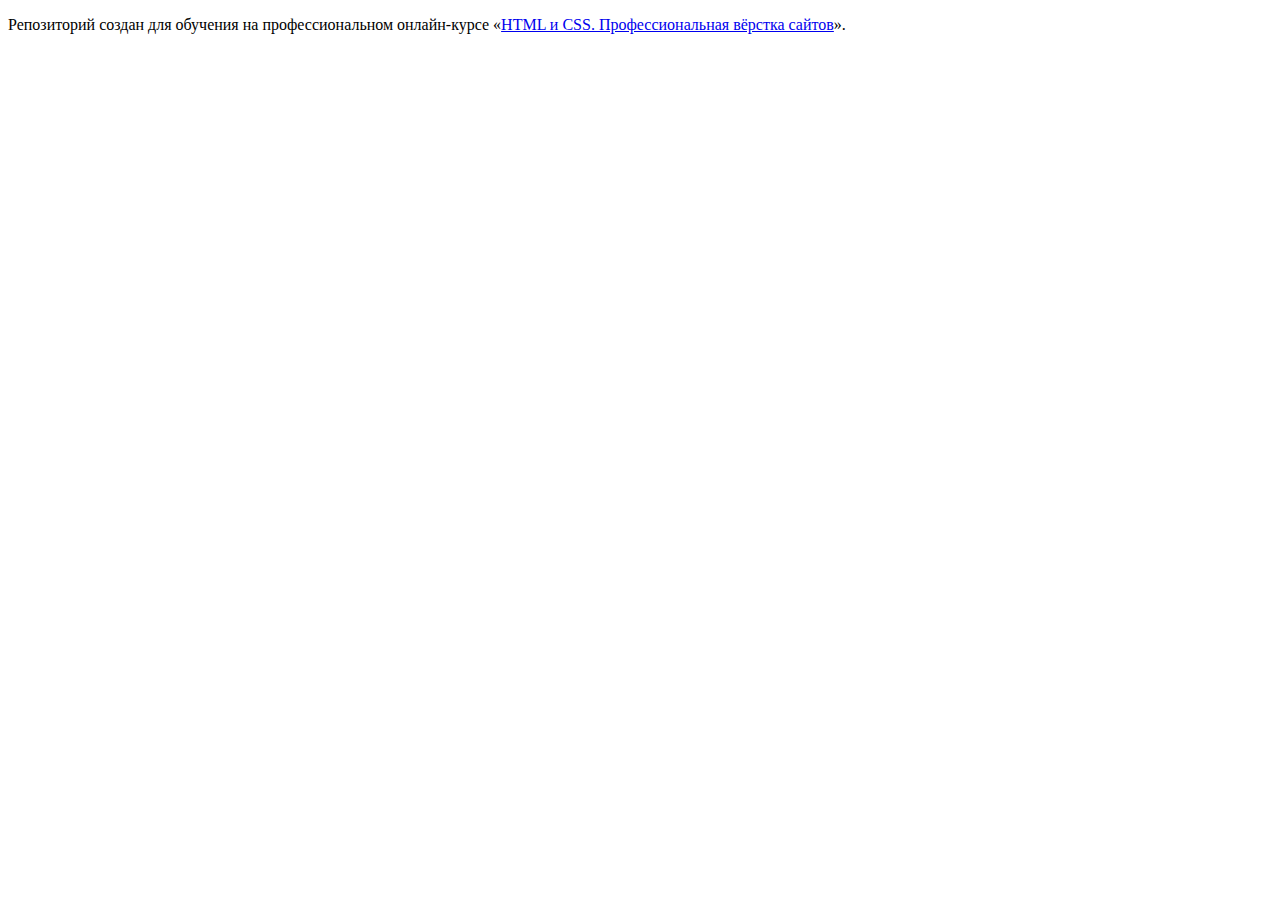
==== index.html @ 51608e95 ":hatching_chick:" ====
<!DOCTYPE html>
<html lang="ru">
  <head>
    <meta charset="utf-8">
    <title>HTML Academy: Седона</title>
  </head>
  <body>

    <p>Репозиторий создан для обучения на профессиональном онлайн‑курсе «<a href="https://htmlacademy.ru/intensive/htmlcss">HTML и CSS. Профессиональная вёрстка сайтов</a>».</p>

  </body>
</html>
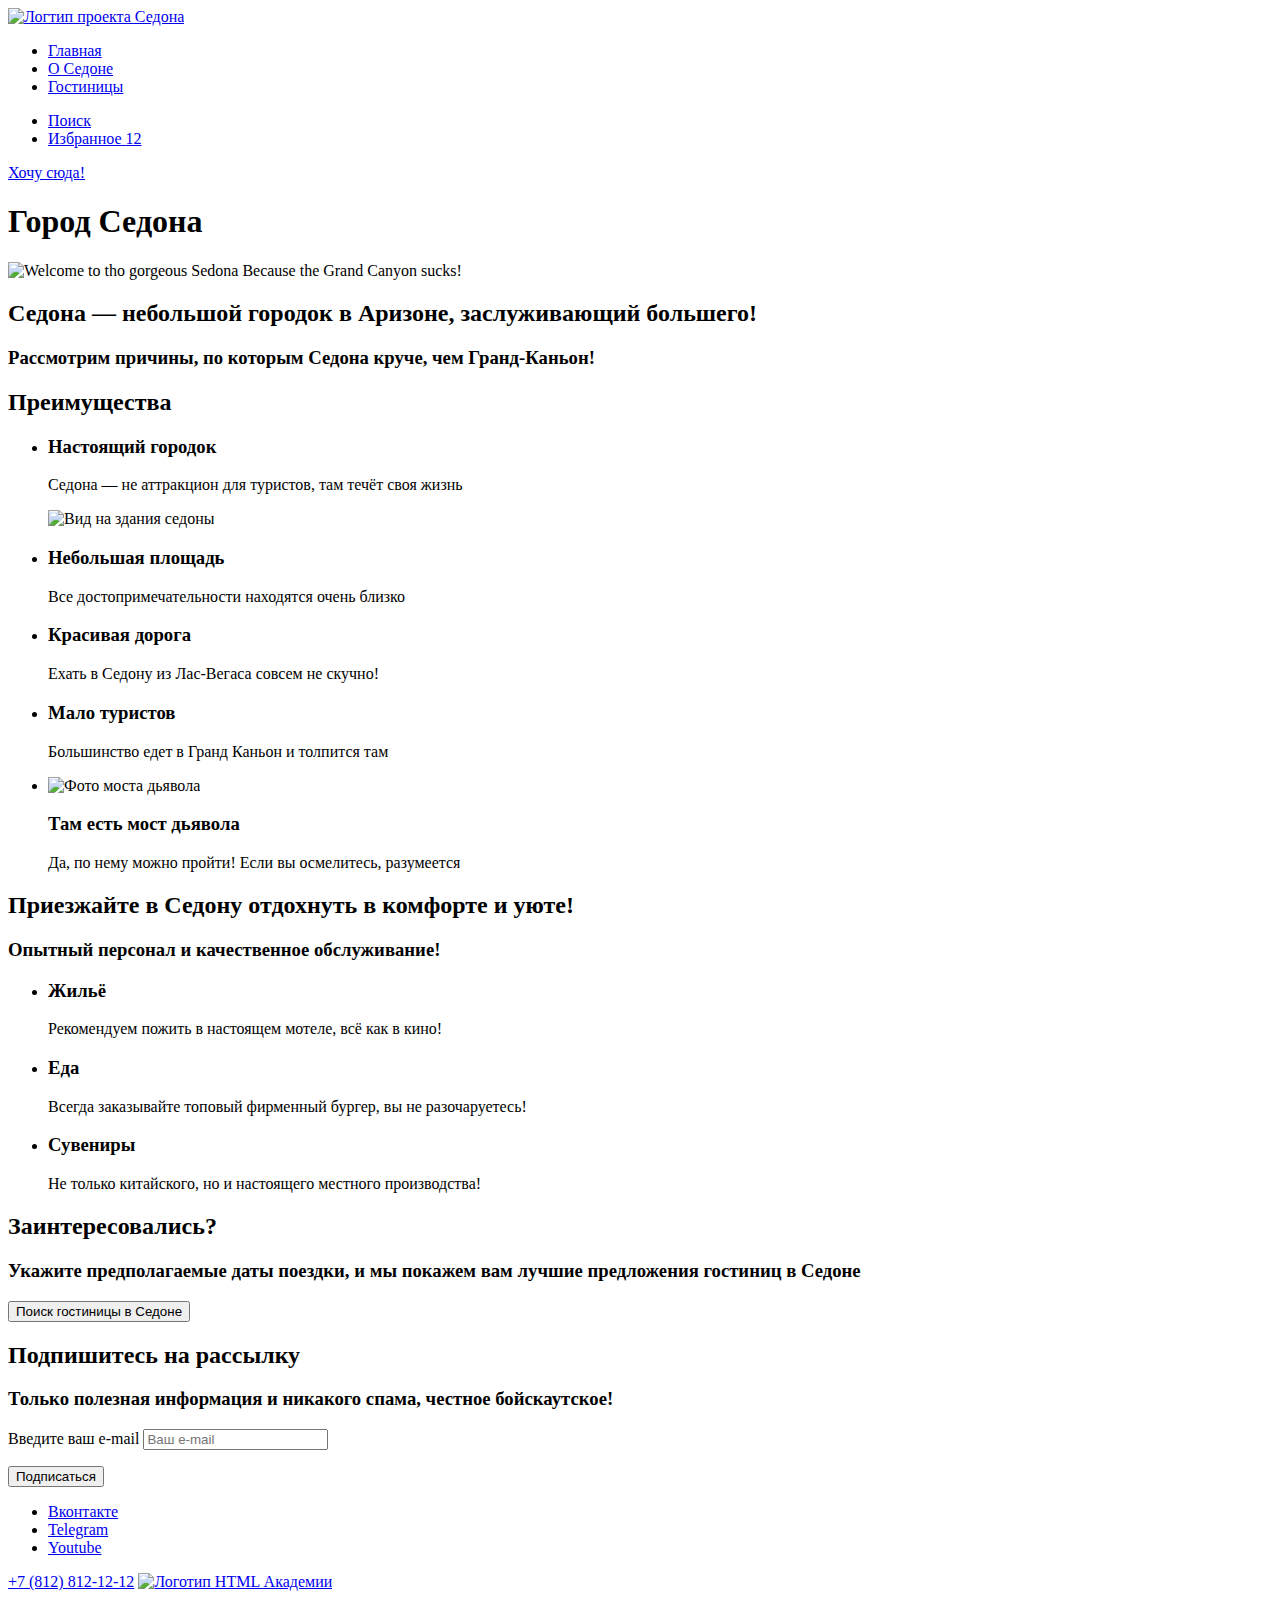
==== commit 2074b8f0: "Добавляет разметку первой и часть разметки второй страницы" ====
--- a/index.html
+++ b/index.html
@@ -2,11 +2,129 @@
 <html lang="ru">
   <head>
     <meta charset="utf-8">
-    <title>HTML Academy: Седона</title>
+    <title>Седона</title>
   </head>
   <body>
-
-    <p>Репозиторий создан для обучения на профессиональном онлайн‑курсе «<a href="https://htmlacademy.ru/intensive/htmlcss">HTML и CSS. Профессиональная вёрстка сайтов</a>».</p>
-
+    <header class="main-header">
+      <a href="index.html">
+        <img class="main-header-logo" src="" alt="Логтип проекта Седона">
+      </a>
+      <nav class="navigation">
+        <ul class="navigation-list">
+          <li class="navigation-item">
+            <a class="navigation-link-selected" href="index.html">Главная</a>
+          </li>
+          <li class="navigation-item">
+            <a class="navigation-link" href="#">О Седоне</a>
+          </li>
+          <li class="navigation-item">
+            <a class="navigation-link" href="catalog.html">Гостиницы</a>
+          </li>
+        </ul>
+        <ul class="navigation-user">
+          <li class="navigation-user-item">
+            <a class="navigation-user-link-search" href="#">
+              <span class="visually-hidden">Поиск</span></a>
+          </li>
+          <li class="navigation-user-item">
+            <a class="navigation-user-link-favorite" href="#">
+              <span class="visually-hidden">Избранное</span>
+              <span class="notification-favorite">12</span></a>
+          </li>
+        </ul>
+        <a class="navigation-link-wanna-go-here" href="#">Хочу сюда!</a>
+      </nav>
+    </header>
+    <main class="main-index">
+      <h1 class="visually-hidden">Город Седона</h1>
+      <section class="advantages">
+          <img class="logo-main" src="" alt="Welcome to tho gorgeous Sedona Because the Grand Canyon sucks!">
+          <h2 class="city-description-title">Седона — небольшой городок в Аризоне, заслуживающий большего!</h2>
+          <h3 class="city-description-subtitle">Рассмотрим причины, по которым Седона круче, чем Гранд-Каньон!</h3>
+        <h2 class="visually-hidden">Преимущества</h2>
+        <ul class="advantages-list">
+          <li class="advantages-item-dark-blue-photo-after-text">
+            <h3 class="advantages-title">Настоящий городок</h3>
+            <p class="advantages-description-photo">Седона — не аттракцион для туристов, там течёт своя жизнь</p>
+            <img src="" alt="Вид на здания седоны">
+          </li>
+          <li class="advantages-item-light-blue">
+            <h3 class="advantages-title">Небольшая площадь</h3>
+            <p class="advantages-description">Все достопримечательности находятся очень близко</p>
+          </li>
+          <li class="advantages-item-medium-blue">
+            <h3 class="advantages-title">Красивая дорога</h3>
+            <p class="advantages-description">Ехать в Седону из Лас-Вегаса совсем не скучно!</p>
+          </li>
+          <li class="advantages-item-light-blue">
+            <h3 class="advantages-title">Мало туристов</h3>
+            <p class="advantages-description">Большинство едет в Гранд Каньон и толпится там</p>
+          </li>
+          <li class="advantages-item-dark-blue-photo-before-text">
+            <img src="" alt="Фото моста дьявола">
+            <h3 class="advantages-title">Там есть мост дьявола</h3>
+            <p class="advantages-description-photo">Да, по нему можно пройти! Если вы осмелитесь, разумеется</p>
+          </li>
+      </section>
+      <section class="why-come-to-sedona">
+        <h2 class="welcome-to-sedona-title">Приезжайте в Седону отдохнуть в комфорте и уюте!</h2>
+        <h3 class="welcome-to-sedona-subtitle">Опытный персонал и качественное обслуживание!</h3>
+        <ul class="why-come-to-sedona-list">
+          <li class="why-come-to-sedona-medium-blue">
+            <h3 class="why-come-to-sedona-title">Жильё</h3>
+            <p class="why-come-to-sedona-description">Рекомендуем пожить в настоящем мотеле, всё как в кино!</p>
+          </li>
+          <li class="why-come-to-sedona-light-blue">
+            <h3 class="why-come-to-sedona-title">Еда</h3>
+            <p class="why-come-to-sedona-description">Всегда заказывайте топовый фирменный бургер, вы не разочаруетесь!</p>
+          </li>
+          <li class="why-come-to-sedona-medium-blue">
+            <h3 class="why-come-to-sedona-title">Сувениры</h3>
+            <p class="why-come-to-sedona-description">Не только китайского, но и настоящего местного производства!</p>
+          </li>
+        </ul>
+      </section>
+      <section class="interested">
+        <h2 class="interested-title">Заинтересовались?</h2>
+        <h3 class="interested-subtitle">Укажите предполагаемые даты поездки, и мы покажем вам лучшие предложения гостиниц в Седоне</h3>
+        <button class="interested-button" type="submit">Поиск гостиницы в Седоне</button>
+      </section>
+      <section class="subscription">
+        <h2 class="subscription-title">Подпишитесь на рассылку</h2>
+        <h3 class="subscription-subtitle">Только полезная информация и никакого спама, честное бойскаутское!</h3>
+        <form class="subscription-form" action="https://echo.htmlacademy.ru/" method="post">
+          <p class="subscription-form-input-field">
+            <label class="visually-hidden" for="email">Введите ваш e-mail</label>
+            <input type="email" id="email" name="email-subscription" placeholder="Ваш e-mail">
+          </p>
+          <button class="subscription-form-button" type="submit">Подписаться</button>
+        </form>
+      </section>
+    </main>
+    <footer class="main-footer">
+      <section class="footer-social">
+        <ul class="footer-social-list">
+          <li class="footer-social-list-item">
+            <a class="footer-social-list-vk" href="https://vk.com/htmlacademy">
+              <span class="visually-hidden">Вконтакте</span>
+            </a>
+          </li>
+          <li class="footer-social-list-item">
+            <a class="footer-social-list-telegram" href="https://t.me/htmlacademy">
+              <span class="visually-hidden">Telegram</span>
+            </a>
+          </li>
+          <li class="footer-social-list-item">
+            <a class="footer-social-list-youtube" href="https://www.youtube.com/user/htmlacademyru">
+              <span class="visually-hidden">Youtube</span>
+            </a>
+          </li>
+        </ul>
+      </section>
+      <a class="phone-number" href="tel:+78128121212">+7 (812) 812-12-12</a>
+      <a class="htmlacademy-link" href="https://htmlacademy.ru/">
+        <img class="htmlacademy-logo" src="" alt="Логотип HTML Академии">
+      </a>
+    </footer>
   </body>
 </html>
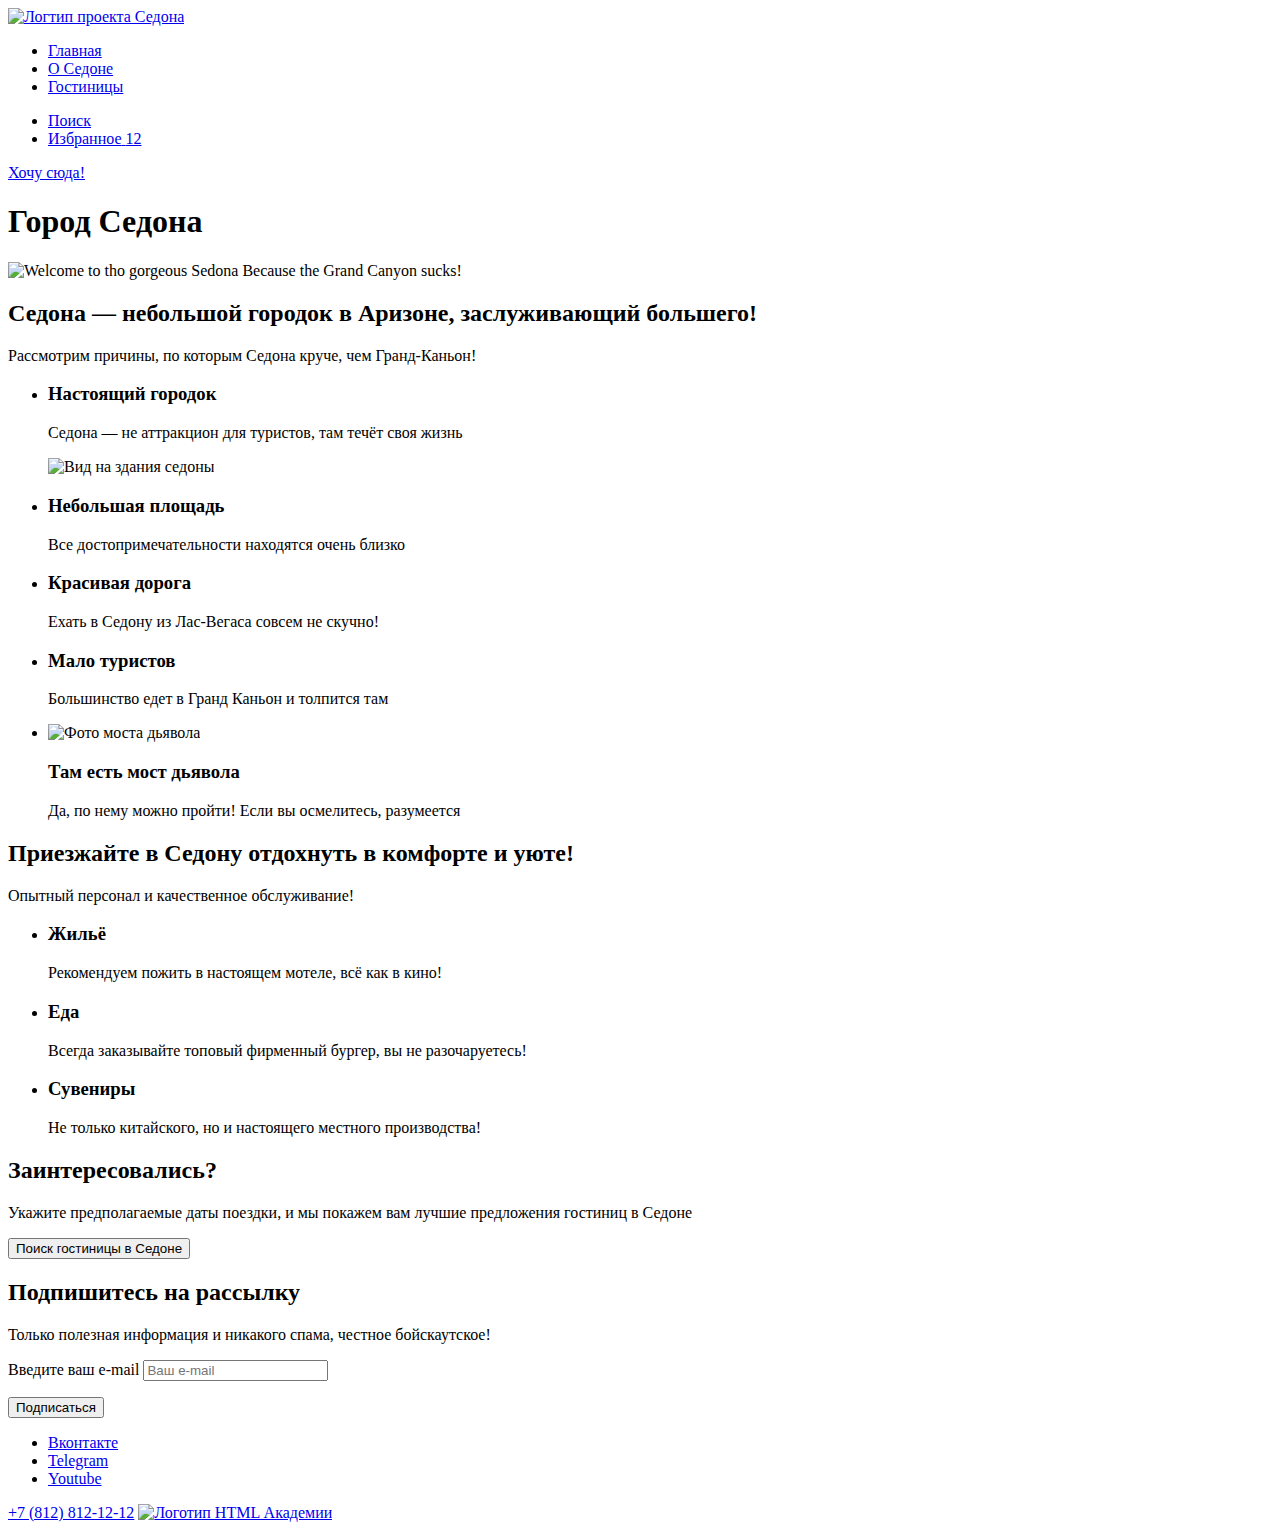
==== commit 10deff62: "Добавляет разметку главной и каталога" ====
--- a/index.html
+++ b/index.html
@@ -1,9 +1,11 @@
 <!DOCTYPE html>
 <html lang="ru">
+
   <head>
     <meta charset="utf-8">
     <title>Седона</title>
   </head>
+
   <body>
     <header class="main-header">
       <a href="index.html">
@@ -12,7 +14,7 @@
       <nav class="navigation">
         <ul class="navigation-list">
           <li class="navigation-item">
-            <a class="navigation-link-selected" href="index.html">Главная</a>
+            <a class="navigation-link navigation-link-selected" href="index.html">Главная</a>
           </li>
           <li class="navigation-item">
             <a class="navigation-link" href="#">О Седоне</a>
@@ -23,40 +25,39 @@
         </ul>
         <ul class="navigation-user">
           <li class="navigation-user-item">
-            <a class="navigation-user-link-search" href="#">
+            <a class="navigation-user-link navigation-user-link-search" href="#">
               <span class="visually-hidden">Поиск</span></a>
           </li>
           <li class="navigation-user-item">
-            <a class="navigation-user-link-favorite" href="#">
+            <a class="navigation-user-link navigation-user-link-favorite" href="#">
               <span class="visually-hidden">Избранное</span>
               <span class="notification-favorite">12</span></a>
           </li>
         </ul>
-        <a class="navigation-link-wanna-go-here" href="#">Хочу сюда!</a>
+        <a class="button button-brown" href="#">Хочу сюда!</a>
       </nav>
     </header>
     <main class="main-index">
       <h1 class="visually-hidden">Город Седона</h1>
       <section class="advantages">
-          <img class="logo-main" src="" alt="Welcome to tho gorgeous Sedona Because the Grand Canyon sucks!">
-          <h2 class="city-description-title">Седона — небольшой городок в Аризоне, заслуживающий большего!</h2>
-          <h3 class="city-description-subtitle">Рассмотрим причины, по которым Седона круче, чем Гранд-Каньон!</h3>
-        <h2 class="visually-hidden">Преимущества</h2>
+        <img class="logo-main" src="" alt="Welcome to tho gorgeous Sedona Because the Grand Canyon sucks!">
+        <h2 class="city-description-title">Седона — небольшой городок в Аризоне, заслуживающий большего!</h2>
+        <p class="city-description-subtitle">Рассмотрим причины, по которым Седона круче, чем Гранд-Каньон!</p>
         <ul class="advantages-list">
           <li class="advantages-item-dark-blue-photo-after-text">
             <h3 class="advantages-title">Настоящий городок</h3>
             <p class="advantages-description-photo">Седона — не аттракцион для туристов, там течёт своя жизнь</p>
             <img src="" alt="Вид на здания седоны">
           </li>
-          <li class="advantages-item-light-blue">
+          <li class="advantages-item advantages-item-light-blue">
             <h3 class="advantages-title">Небольшая площадь</h3>
             <p class="advantages-description">Все достопримечательности находятся очень близко</p>
           </li>
-          <li class="advantages-item-medium-blue">
+          <li class="advantages-item advantages-item-medium-blue">
             <h3 class="advantages-title">Красивая дорога</h3>
             <p class="advantages-description">Ехать в Седону из Лас-Вегаса совсем не скучно!</p>
           </li>
-          <li class="advantages-item-light-blue">
+          <li class="advantages-item advantages-item-light-blue">
             <h3 class="advantages-title">Мало туристов</h3>
             <p class="advantages-description">Большинство едет в Гранд Каньон и толпится там</p>
           </li>
@@ -65,20 +66,22 @@
             <h3 class="advantages-title">Там есть мост дьявола</h3>
             <p class="advantages-description-photo">Да, по нему можно пройти! Если вы осмелитесь, разумеется</p>
           </li>
+        </ul>
       </section>
       <section class="why-come-to-sedona">
         <h2 class="welcome-to-sedona-title">Приезжайте в Седону отдохнуть в комфорте и уюте!</h2>
-        <h3 class="welcome-to-sedona-subtitle">Опытный персонал и качественное обслуживание!</h3>
+        <p class="welcome-to-sedona-subtitle">Опытный персонал и качественное обслуживание!</p>
         <ul class="why-come-to-sedona-list">
-          <li class="why-come-to-sedona-medium-blue">
+          <li class="why-come-to-sedona-item why-come-to-sedona-item-medium-blue">
             <h3 class="why-come-to-sedona-title">Жильё</h3>
             <p class="why-come-to-sedona-description">Рекомендуем пожить в настоящем мотеле, всё как в кино!</p>
           </li>
-          <li class="why-come-to-sedona-light-blue">
+          <li class="why-come-to-sedona-item why-come-to-sedona-item-light-blue">
             <h3 class="why-come-to-sedona-title">Еда</h3>
-            <p class="why-come-to-sedona-description">Всегда заказывайте топовый фирменный бургер, вы не разочаруетесь!</p>
+            <p class="why-come-to-sedona-description">Всегда заказывайте топовый фирменный бургер, вы не разочаруетесь!
+            </p>
           </li>
-          <li class="why-come-to-sedona-medium-blue">
+          <li class="why-come-to-sedona-item why-come-to-sedona-item-medium-blue">
             <h3 class="why-come-to-sedona-title">Сувениры</h3>
             <p class="why-come-to-sedona-description">Не только китайского, но и настоящего местного производства!</p>
           </li>
@@ -86,16 +89,17 @@
       </section>
       <section class="interested">
         <h2 class="interested-title">Заинтересовались?</h2>
-        <h3 class="interested-subtitle">Укажите предполагаемые даты поездки, и мы покажем вам лучшие предложения гостиниц в Седоне</h3>
-        <button class="interested-button" type="submit">Поиск гостиницы в Седоне</button>
+        <p class="interested-subtitle">Укажите предполагаемые даты поездки, и мы покажем вам лучшие предложения
+          гостиниц в Седоне</p>
+        <button class="interested-button" type="button">Поиск гостиницы в Седоне</button>
       </section>
       <section class="subscription">
         <h2 class="subscription-title">Подпишитесь на рассылку</h2>
-        <h3 class="subscription-subtitle">Только полезная информация и никакого спама, честное бойскаутское!</h3>
+        <p class="subscription-subtitle">Только полезная информация и никакого спама, честное бойскаутское!</p>
         <form class="subscription-form" action="https://echo.htmlacademy.ru/" method="post">
           <p class="subscription-form-input-field">
             <label class="visually-hidden" for="email">Введите ваш e-mail</label>
-            <input type="email" id="email" name="email-subscription" placeholder="Ваш e-mail">
+            <input type="email" id="email" name="email-subscription" placeholder="Ваш e-mail" required>
           </p>
           <button class="subscription-form-button" type="submit">Подписаться</button>
         </form>
@@ -127,4 +131,5 @@
       </a>
     </footer>
   </body>
+
 </html>
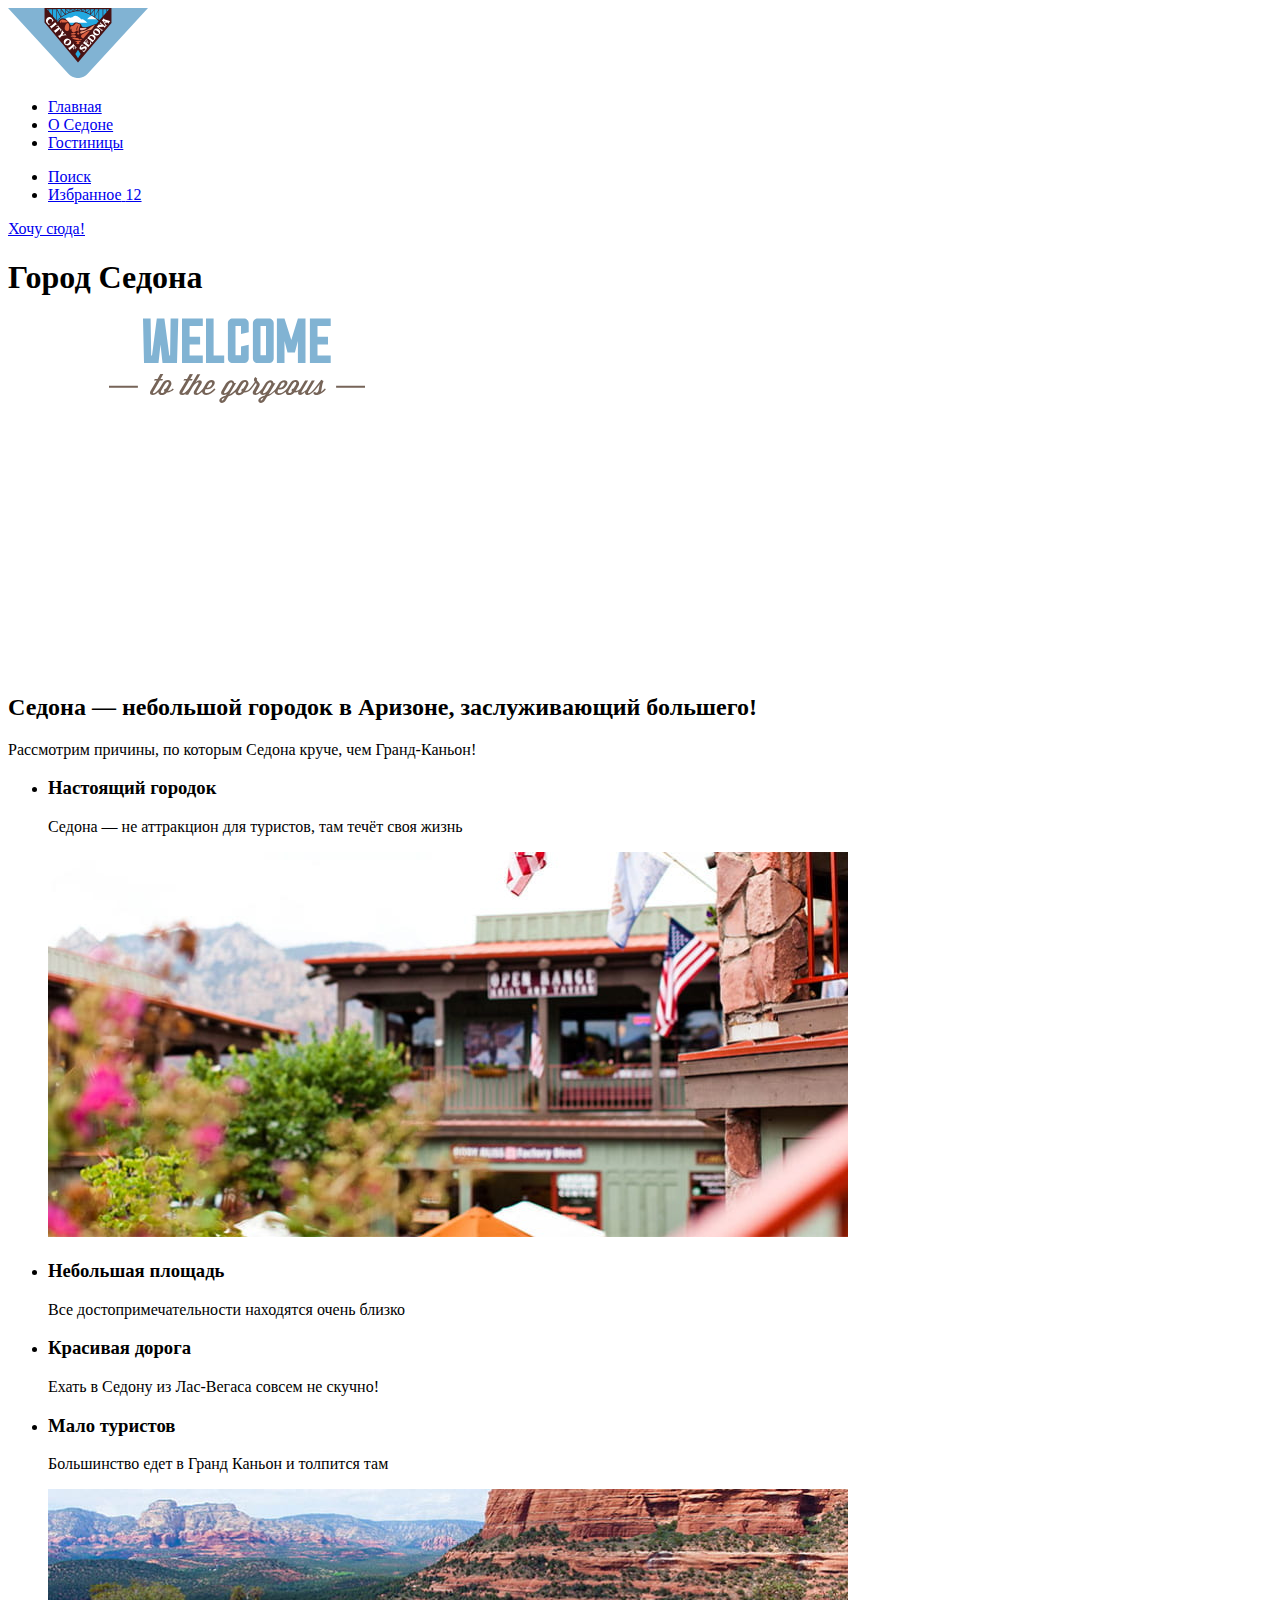
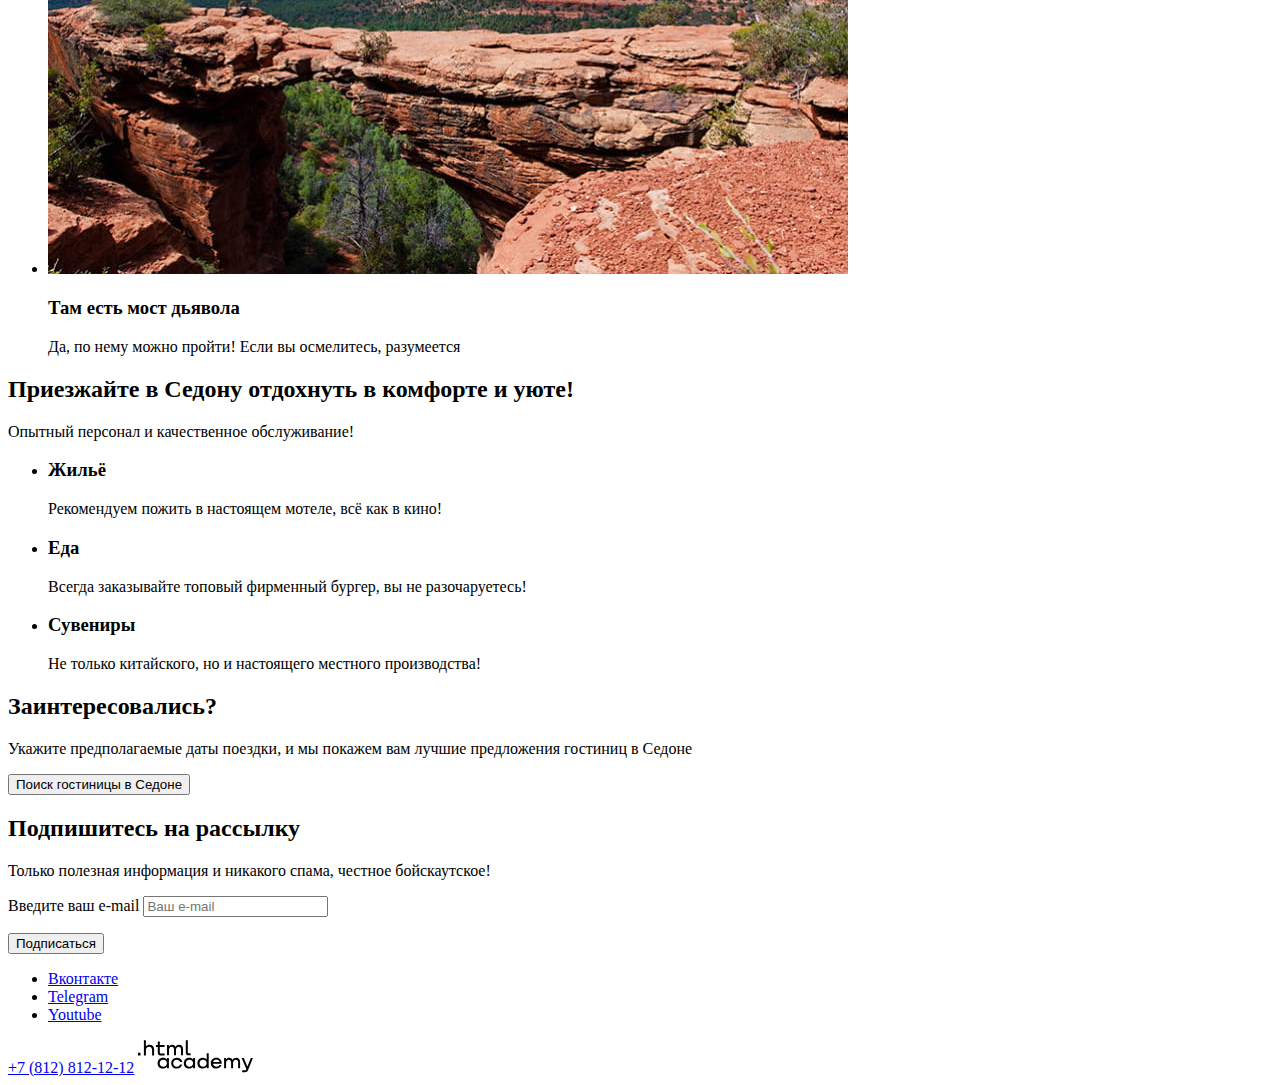
==== commit 5843939d: "Добавляет контентные изображения" ====
--- a/index.html
+++ b/index.html
@@ -9,7 +9,7 @@
   <body>
     <header class="main-header">
       <a href="index.html">
-        <img class="main-header-logo" src="" alt="Логтип проекта Седона">
+        <img class="main-header-logo" src="images/logo.svg" alt="Логтип проекта Седона">
       </a>
       <nav class="navigation">
         <ul class="navigation-list">
@@ -40,14 +40,14 @@
     <main class="main-index">
       <h1 class="visually-hidden">Город Седона</h1>
       <section class="advantages">
-        <img class="logo-main" src="" alt="Welcome to tho gorgeous Sedona Because the Grand Canyon sucks!">
+        <img class="logo-main" src="images/welcome.svg" width="458" height="352" alt="Welcome to tho gorgeous Sedona Because the Grand Canyon sucks!">
         <h2 class="city-description-title">Седона — небольшой городок в Аризоне, заслуживающий большего!</h2>
         <p class="city-description-subtitle">Рассмотрим причины, по которым Седона круче, чем Гранд-Каньон!</p>
         <ul class="advantages-list">
           <li class="advantages-item-dark-blue-photo-after-text">
             <h3 class="advantages-title">Настоящий городок</h3>
             <p class="advantages-description-photo">Седона — не аттракцион для туристов, там течёт своя жизнь</p>
-            <img src="" alt="Вид на здания седоны">
+            <img src="images/photo-of-sedona.jpg" width="800" height="385" alt="Вид на здания седоны">
           </li>
           <li class="advantages-item advantages-item-light-blue">
             <h3 class="advantages-title">Небольшая площадь</h3>
@@ -62,7 +62,7 @@
             <p class="advantages-description">Большинство едет в Гранд Каньон и толпится там</p>
           </li>
           <li class="advantages-item-dark-blue-photo-before-text">
-            <img src="" alt="Фото моста дьявола">
+            <img src="images/devils-bridge.jpg" width="800" height="385" alt="Фото моста дьявола">
             <h3 class="advantages-title">Там есть мост дьявола</h3>
             <p class="advantages-description-photo">Да, по нему можно пройти! Если вы осмелитесь, разумеется</p>
           </li>
@@ -127,7 +127,7 @@
       </section>
       <a class="phone-number" href="tel:+78128121212">+7 (812) 812-12-12</a>
       <a class="htmlacademy-link" href="https://htmlacademy.ru/">
-        <img class="htmlacademy-logo" src="" alt="Логотип HTML Академии">
+        <img class="htmlacademy-logo" src="images/html-logo.svg" width="115" height="33" alt="Логотип HTML Академии">
       </a>
     </footer>
   </body>
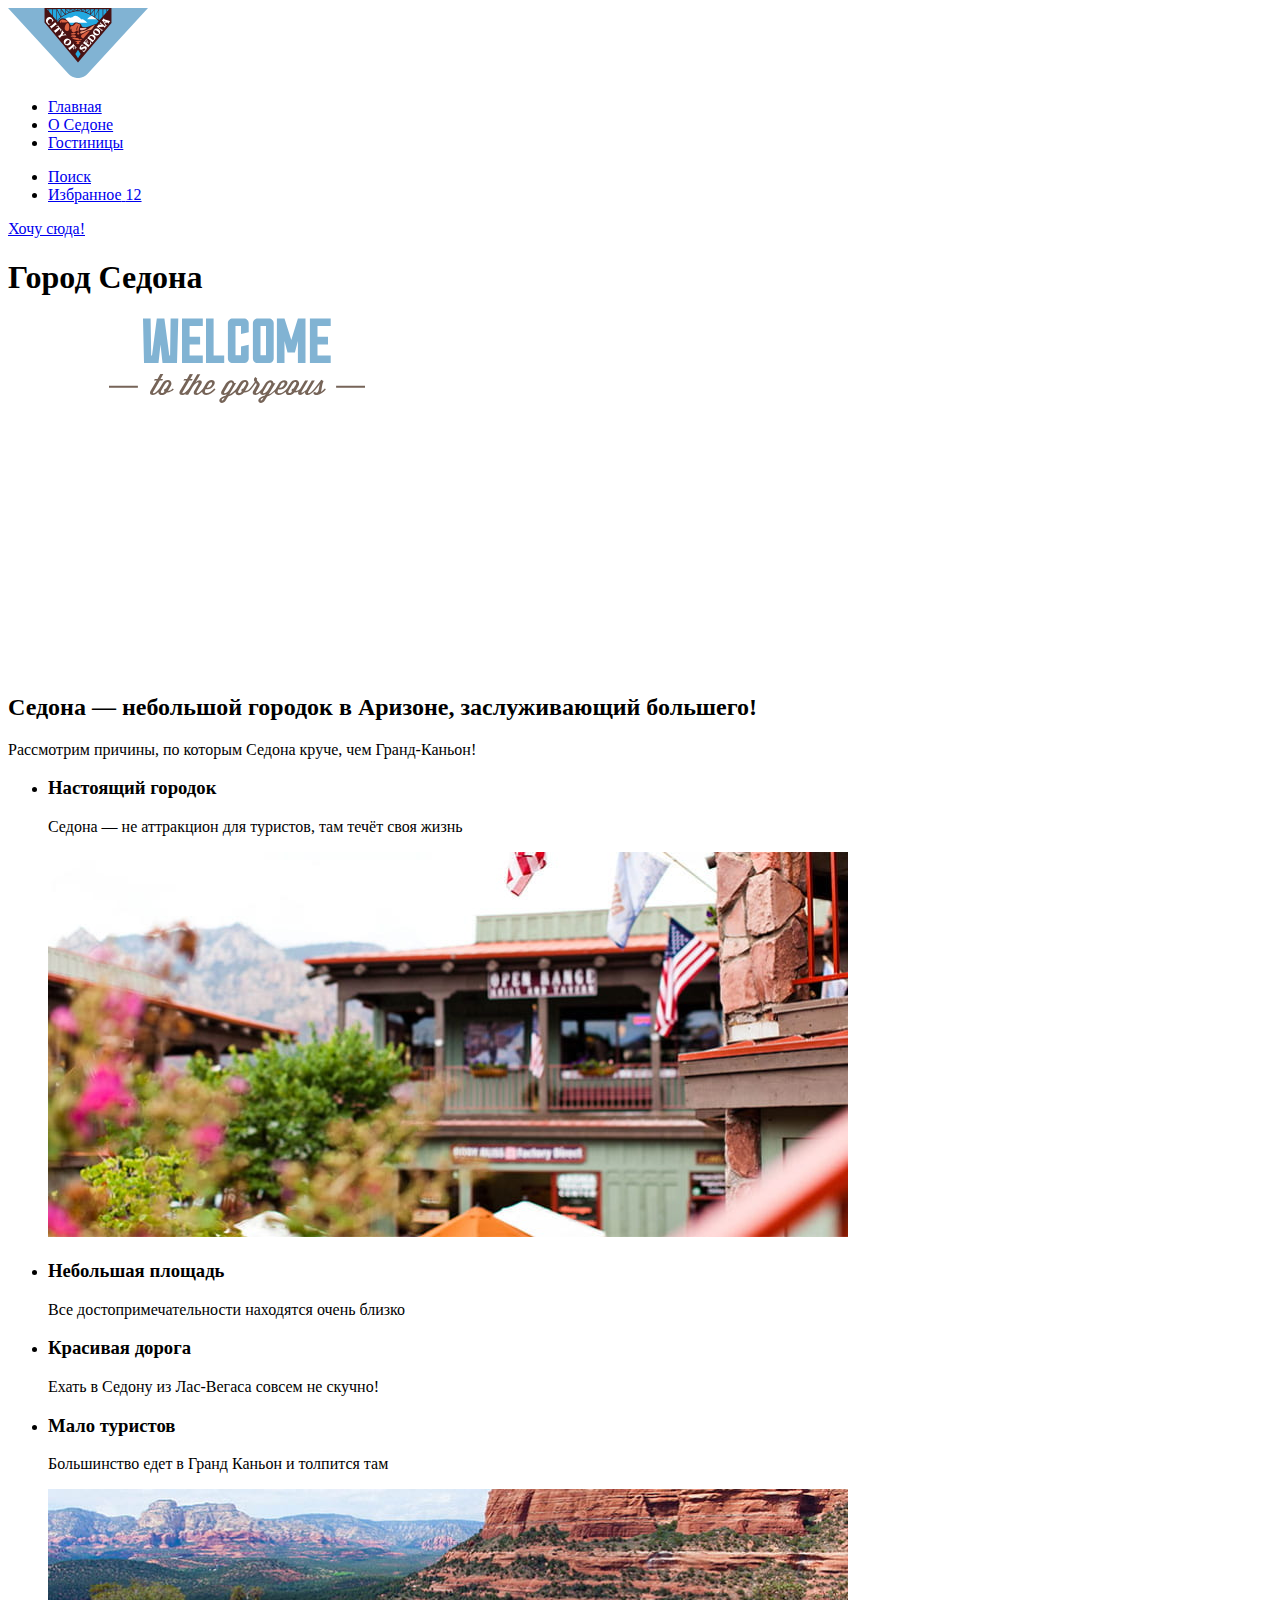
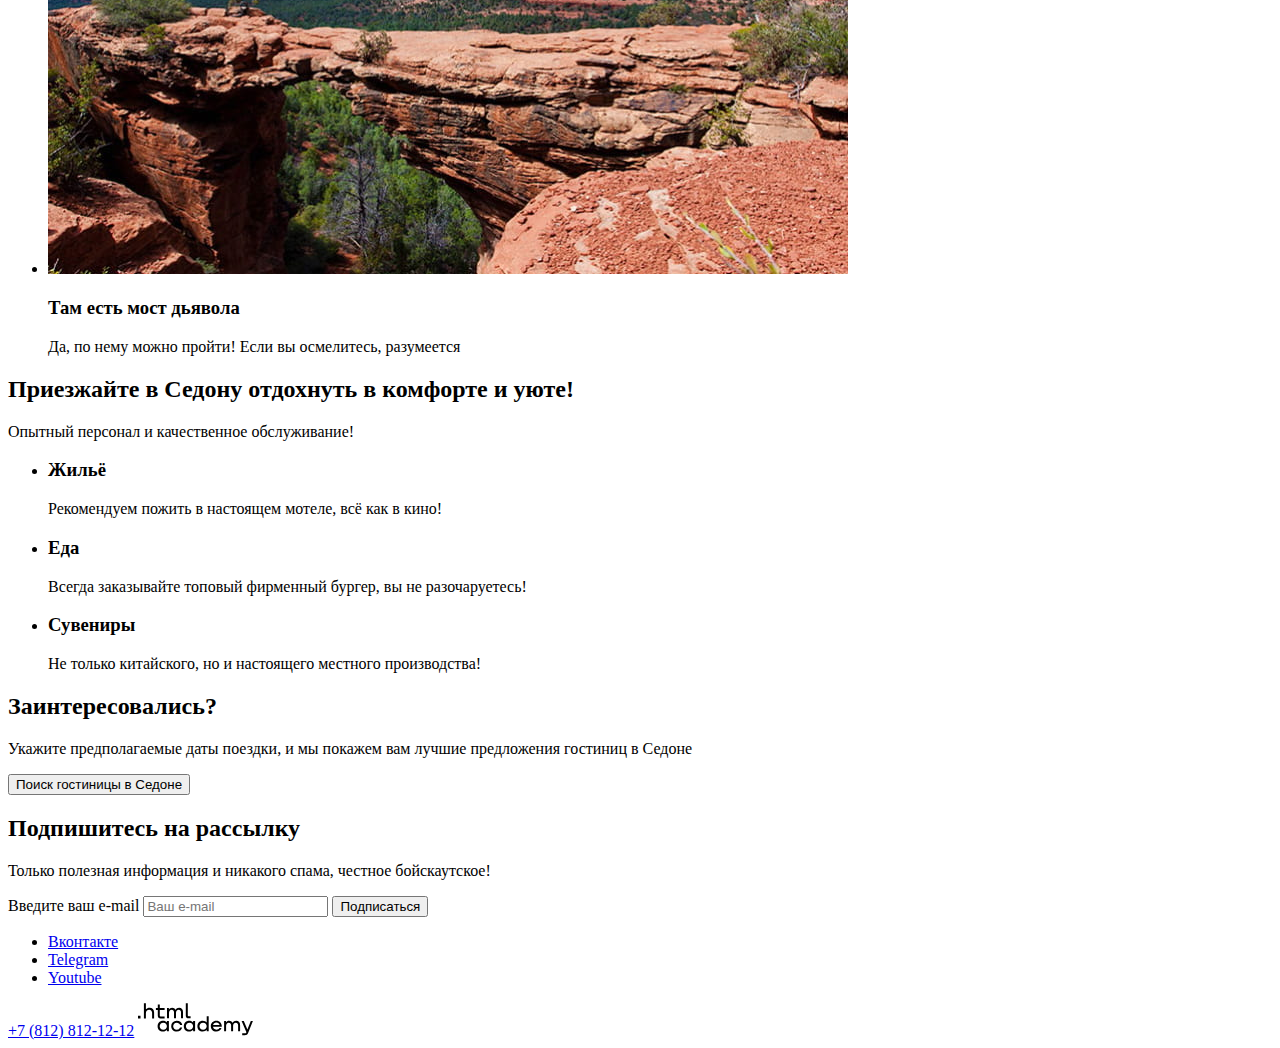
==== commit 1c1aae6a: "Обновляет файлы разметки для подключения стилей" ====
--- a/index.html
+++ b/index.html
@@ -3,7 +3,8 @@
 
   <head>
     <meta charset="utf-8">
-    <title>Седона</title>
+    <title>Главная страница</title>
+    <link rel="stylesheet" href="./styles/styles.css">
   </head>
 
   <body>
@@ -72,16 +73,16 @@
         <h2 class="welcome-to-sedona-title">Приезжайте в Седону отдохнуть в комфорте и уюте!</h2>
         <p class="welcome-to-sedona-subtitle">Опытный персонал и качественное обслуживание!</p>
         <ul class="why-come-to-sedona-list">
-          <li class="why-come-to-sedona-item why-come-to-sedona-item-medium-blue">
+          <li class="why-come-to-sedona-item why-come-to-sedona-item-light-blue">
             <h3 class="why-come-to-sedona-title">Жильё</h3>
             <p class="why-come-to-sedona-description">Рекомендуем пожить в настоящем мотеле, всё как в кино!</p>
           </li>
-          <li class="why-come-to-sedona-item why-come-to-sedona-item-light-blue">
+          <li class="why-come-to-sedona-item">
             <h3 class="why-come-to-sedona-title">Еда</h3>
             <p class="why-come-to-sedona-description">Всегда заказывайте топовый фирменный бургер, вы не разочаруетесь!
             </p>
           </li>
-          <li class="why-come-to-sedona-item why-come-to-sedona-item-medium-blue">
+          <li class="why-come-to-sedona-item why-come-to-sedona-item-light-blue">
             <h3 class="why-come-to-sedona-title">Сувениры</h3>
             <p class="why-come-to-sedona-description">Не только китайского, но и настоящего местного производства!</p>
           </li>
@@ -91,17 +92,15 @@
         <h2 class="interested-title">Заинтересовались?</h2>
         <p class="interested-subtitle">Укажите предполагаемые даты поездки, и мы покажем вам лучшие предложения
           гостиниц в Седоне</p>
-        <button class="interested-button" type="button">Поиск гостиницы в Седоне</button>
+        <button class="button interested-button" type="button">Поиск гостиницы в Седоне</button>
       </section>
       <section class="subscription">
         <h2 class="subscription-title">Подпишитесь на рассылку</h2>
         <p class="subscription-subtitle">Только полезная информация и никакого спама, честное бойскаутское!</p>
         <form class="subscription-form" action="https://echo.htmlacademy.ru/" method="post">
-          <p class="subscription-form-input-field">
-            <label class="visually-hidden" for="email">Введите ваш e-mail</label>
-            <input type="email" id="email" name="email-subscription" placeholder="Ваш e-mail" required>
-          </p>
-          <button class="subscription-form-button" type="submit">Подписаться</button>
+          <label class="visually-hidden" for="email">Введите ваш e-mail</label>
+          <input type="email" id="email" name="email-subscription" placeholder="Ваш e-mail" required>
+          <button class="button subscription-form-button" type="submit">Подписаться</button>
         </form>
       </section>
     </main>
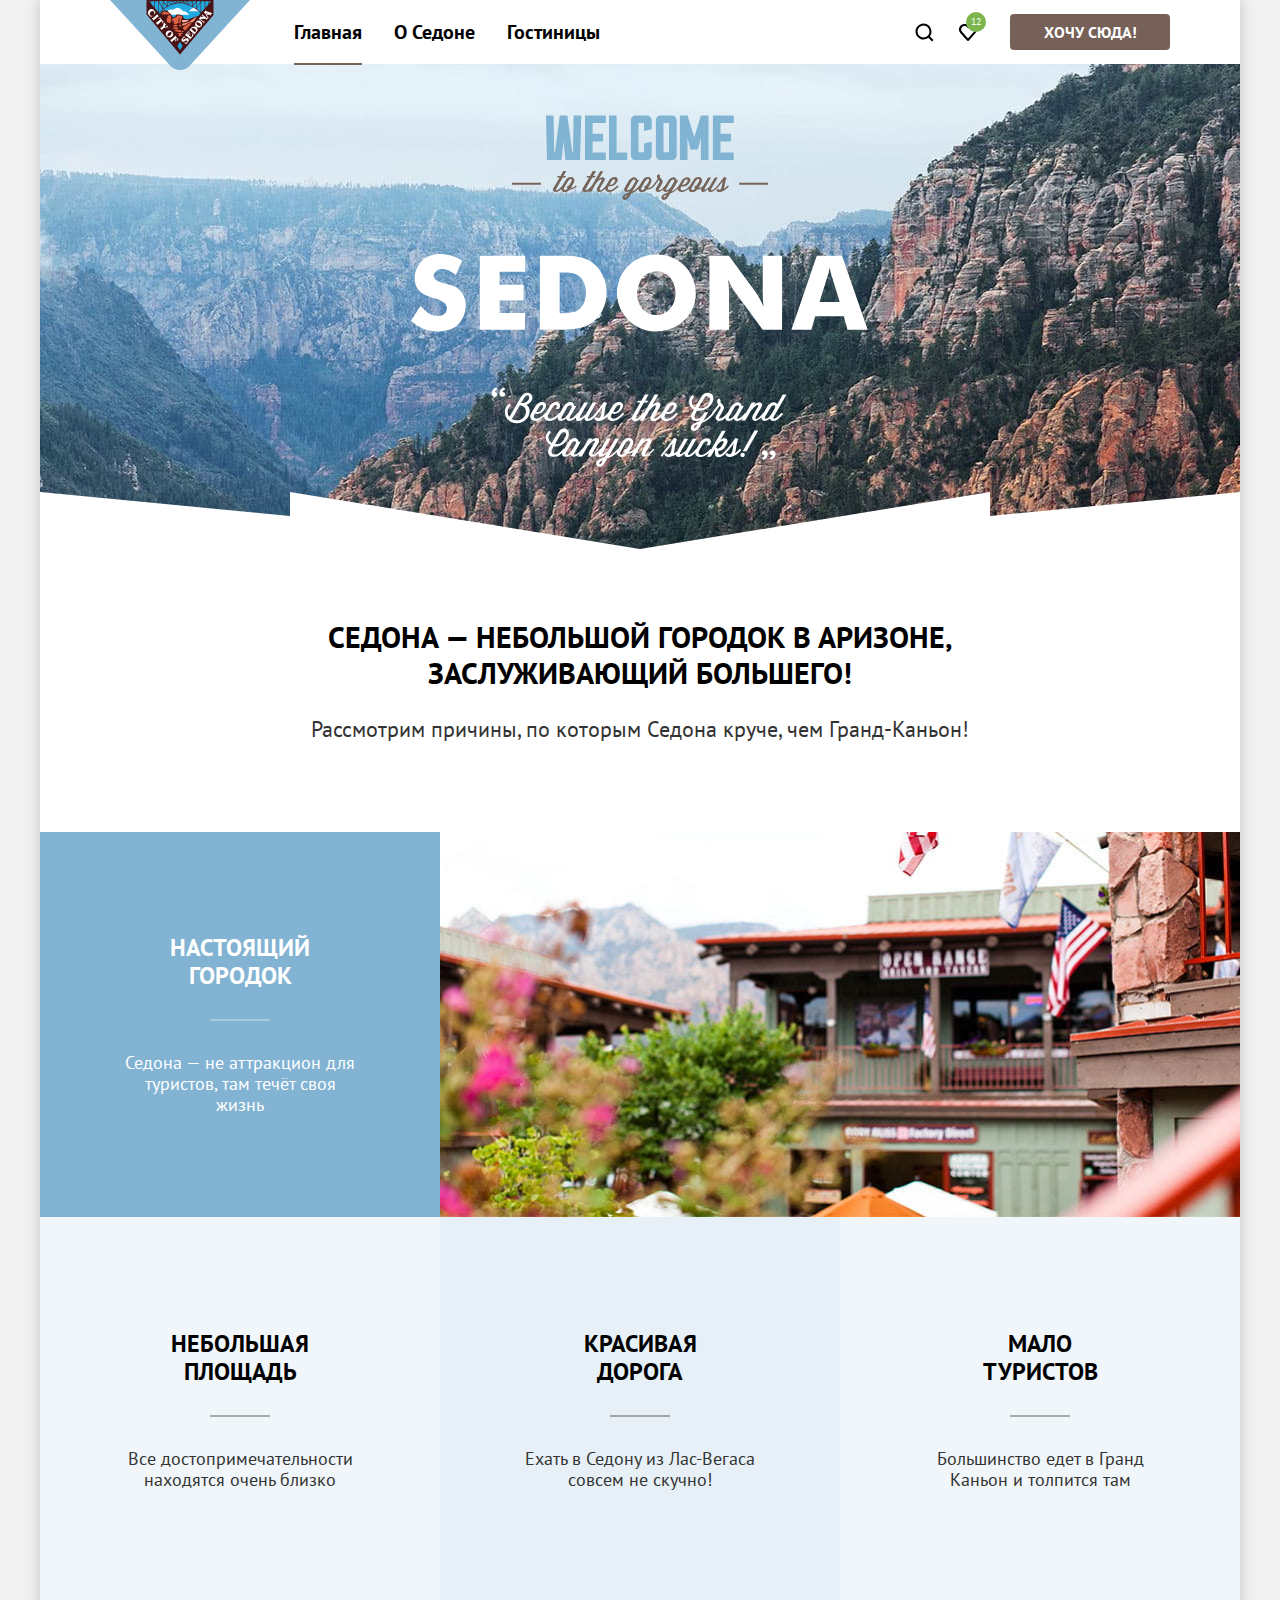
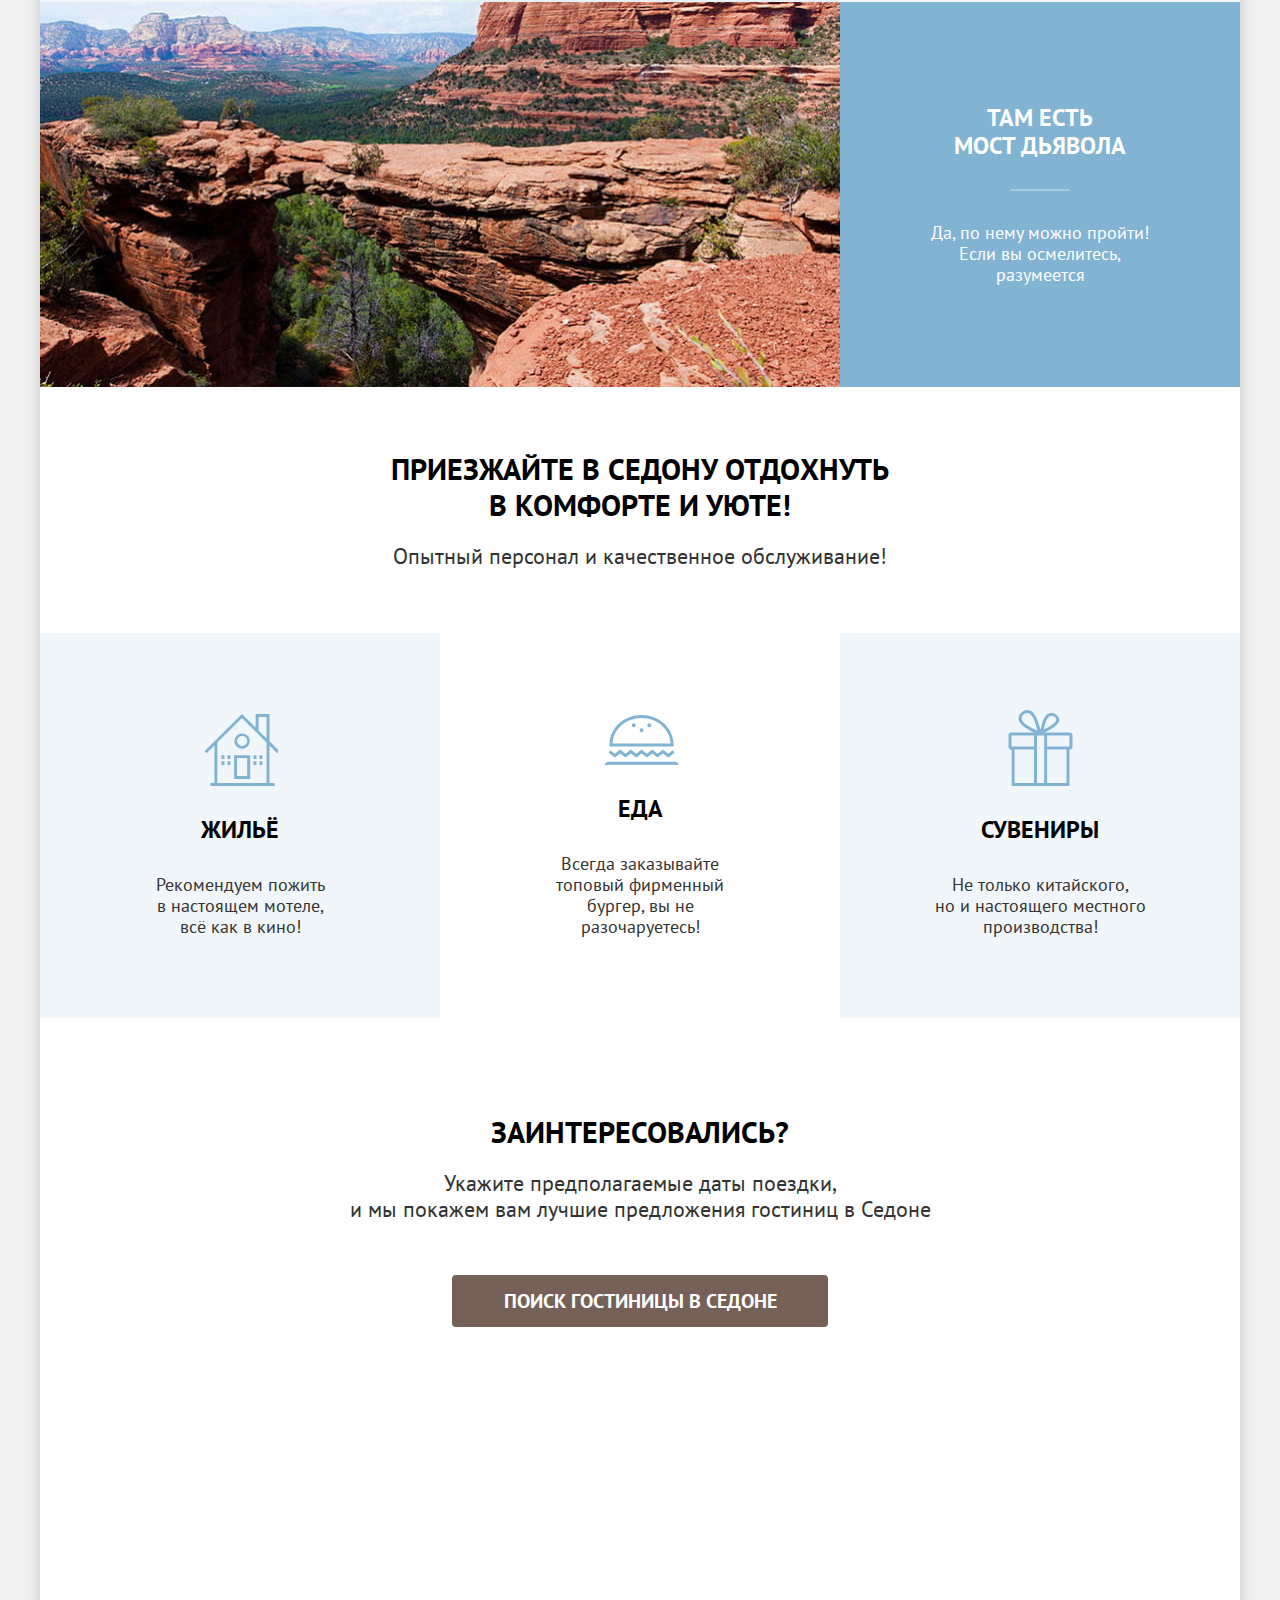
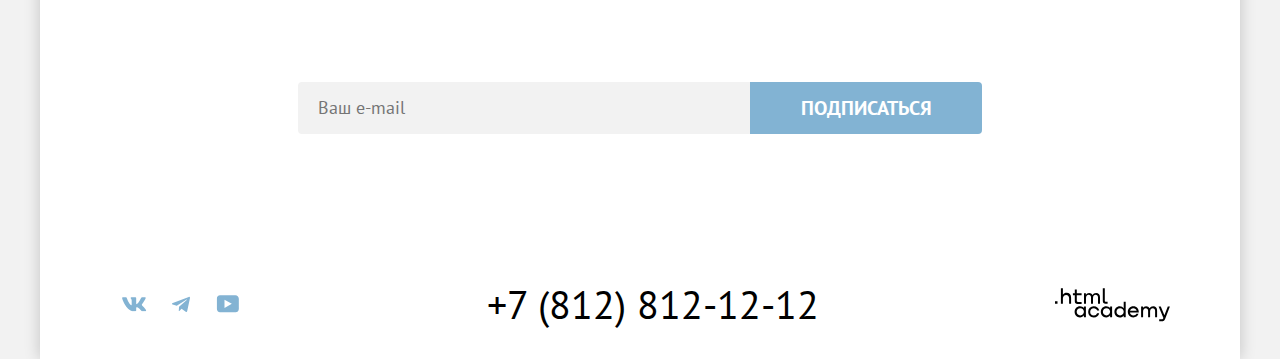
==== commit 3ee26b3e: "Добавляет атрибуты для автопроверки" ====
--- a/index.html
+++ b/index.html
@@ -1,134 +1,269 @@
 <!DOCTYPE html>
 <html lang="ru">
 
-  <head>
-    <meta charset="utf-8">
-    <title>Главная страница</title>
-    <link rel="stylesheet" href="./styles/styles.css">
-  </head>
+<head>
+  <meta charset="utf-8">
+  <title>Главная страница</title>
+  <link rel="stylesheet" href="./styles/styles.css">
+  <link rel="icon" href="favicon.ico">
+  <link rel="icon" type="image/png" href="images/favicon.png">
+</head>
 
-  <body>
-    <header class="main-header">
-      <a href="index.html">
-        <img class="main-header-logo" src="images/logo.svg" alt="Логтип проекта Седона">
-      </a>
-      <nav class="navigation">
-        <ul class="navigation-list">
-          <li class="navigation-item">
-            <a class="navigation-link navigation-link-selected" href="index.html">Главная</a>
-          </li>
-          <li class="navigation-item">
-            <a class="navigation-link" href="#">О Седоне</a>
-          </li>
-          <li class="navigation-item">
-            <a class="navigation-link" href="catalog.html">Гостиницы</a>
-          </li>
-        </ul>
-        <ul class="navigation-user">
-          <li class="navigation-user-item">
-            <a class="navigation-user-link navigation-user-link-search" href="#">
-              <span class="visually-hidden">Поиск</span></a>
-          </li>
-          <li class="navigation-user-item">
-            <a class="navigation-user-link navigation-user-link-favorite" href="#">
-              <span class="visually-hidden">Избранное</span>
-              <span class="notification-favorite">12</span></a>
-          </li>
-        </ul>
-        <a class="button button-brown" href="#">Хочу сюда!</a>
-      </nav>
+<body>
+  <div class="page-container">
+    <header class="main-header" data-test="header">
+      <div class="header">
+        <nav class="header-logo-navigation">
+          <a class="navigation-link-logo" href="index.html">
+            <img class="main-header-logo" src="images/logo.svg" width="140" height="70" alt="Логотип проекта Седона">
+          </a>
+          <ul class="navigation-list">
+            <li class="navigation-item">
+              <a class="navigation-link navigation-link-selected" href="index.html">Главная</a>
+            </li>
+            <li class="navigation-item">
+              <a class="navigation-link" href="#">О Седоне</a>
+            </li>
+            <li class="navigation-item">
+              <a class="navigation-link" href="catalog.html">Гостиницы</a>
+            </li>
+          </ul>
+        </nav>
+        <nav class="navigation-user-button">
+          <ul class="navigation-user">
+            <li class="navigation-user-item">
+              <a class="navigation-user-link navigation-user-link-search" href="modal.html">
+                <span class="visually-hidden">Поиск</span>
+                <svg xmlns="http://www.w3.org/2000/svg" width="20" height="20" fill="none">
+                  <path fill="#000000"
+                    d="m19.5 18-3.7-3.67c1-1.3 1.7-2.98 1.7-4.87a8 8 0 0 0-8-7.96c-4.4 0-8 3.68-8 8.06a8 8 0 0 0 12.9 6.26l3.7 3.68 1.4-1.5Zm-10-2.48a6 6 0 0 1-6-5.96 6 6 0 0 1 12 0 6 6 0 0 1-6 5.96Z" />
+                </svg>
+              </a>
+            </li>
+            <li class="navigation-user-item">
+              <a class="navigation-user-link navigation-user-link-favorite" href="#">
+                <span class="visually-hidden">Избранное</span>
+                <svg xmlns="http://www.w3.org/2000/svg" width="20" height="20" fill="none">
+                  <path fill="#000"
+                    d="M9.9 19a.9.9 0 0 1-.8-.4c-5.4-6.1-6.7-7.5-7-7.9A5.4 5.4 0 0 1 6.5 2C7.8 2 9 2.5 10 3.3a5.46 5.46 0 0 1 9 4.1c0 1.3-.5 2.5-1.3 3.4l-7 7.9c-.2.2-.4.3-.8.3Zm-6-9.5c.3.4 3.5 4 6.1 6.9l6.2-7c.5-.5.7-1.2.7-2 0-1.8-1.5-3.3-3.3-3.3-1 0-2 .5-2.7 1.3-.3.3-.6.4-.9.4-.3 0-.6-.2-.8-.4-.7-.8-1.7-1.3-2.7-1.3-1.8 0-3.3 1.5-3.3 3.3-.1.9.3 1.6.7 2.1-.1 0-.1 0 0 0Z" />
+                </svg>
+                <span class="notification-favorite">12</span></a>
+            </li>
+          </ul>
+          <a class="button button-brown-navigation" href="#">Хочу сюда!</a>
+        </nav>
+      </div>
     </header>
-    <main class="main-index">
+    <main class="main-container main-index" data-test="main">
       <h1 class="visually-hidden">Город Седона</h1>
       <section class="advantages">
-        <img class="logo-main" src="images/welcome.svg" width="458" height="352" alt="Welcome to tho gorgeous Sedona Because the Grand Canyon sucks!">
-        <h2 class="city-description-title">Седона — небольшой городок в Аризоне, заслуживающий большего!</h2>
-        <p class="city-description-subtitle">Рассмотрим причины, по которым Седона круче, чем Гранд-Каньон!</p>
-        <ul class="advantages-list">
+        <div class="test" data-test="hero">
+          <div class="main-header-logo-background">
+            <img class="logo-main" src="images/welcome.svg" width="458" height="352"
+              alt="Welcome to tho gorgeous Sedona Because the Grand Canyon sucks!">
+          </div>
+          <div class="text-after-logo">
+            <h2 class="city-description-title">Седона — небольшой городок в Аризоне, заслуживающий большего!</h2>
+            <p class="city-description-subtitle">Рассмотрим причины, по которым Седона круче, чем Гранд-Каньон!</p>
+          </div>
+        </div>
+        <ul class="advantages-list" data-test="advantages">
           <li class="advantages-item-dark-blue-photo-after-text">
-            <h3 class="advantages-title">Настоящий городок</h3>
-            <p class="advantages-description-photo">Седона — не аттракцион для туристов, там течёт своя жизнь</p>
+            <div class="advantages-item-text promo-dark">
+              <h3 class="advantages-title advantages-title-promo ">Настоящий городок</h3>
+              <p class="advantages-description-photo">Седона — не аттракцион для туристов, там течёт своя жизнь</p>
+            </div>
             <img src="images/photo-of-sedona.jpg" width="800" height="385" alt="Вид на здания седоны">
           </li>
           <li class="advantages-item advantages-item-light-blue">
-            <h3 class="advantages-title">Небольшая площадь</h3>
+            <h3 class="advantages-title advantages-title-promo">Небольшая площадь</h3>
             <p class="advantages-description">Все достопримечательности находятся очень близко</p>
           </li>
           <li class="advantages-item advantages-item-medium-blue">
-            <h3 class="advantages-title">Красивая дорога</h3>
+            <h3 class="advantages-title advantages-title-promo">Красивая<br> дорога</h3>
             <p class="advantages-description">Ехать в Седону из Лас-Вегаса совсем не скучно!</p>
           </li>
           <li class="advantages-item advantages-item-light-blue">
-            <h3 class="advantages-title">Мало туристов</h3>
+            <h3 class="advantages-title advantages-title-promo">Мало<br> туристов</h3>
             <p class="advantages-description">Большинство едет в Гранд Каньон и толпится там</p>
           </li>
           <li class="advantages-item-dark-blue-photo-before-text">
             <img src="images/devils-bridge.jpg" width="800" height="385" alt="Фото моста дьявола">
-            <h3 class="advantages-title">Там есть мост дьявола</h3>
-            <p class="advantages-description-photo">Да, по нему можно пройти! Если вы осмелитесь, разумеется</p>
+            <div class="advantages-item-text promo-dark">
+              <h3 class="advantages-title advantages-title-promo">Там есть мост&nbsp;дьявола</h3>
+              <p class="advantages-description-photo">Да, по нему можно пройти! Если вы осмелитесь, разумеется</p>
+            </div>
           </li>
         </ul>
       </section>
-      <section class="why-come-to-sedona">
-        <h2 class="welcome-to-sedona-title">Приезжайте в Седону отдохнуть в комфорте и уюте!</h2>
-        <p class="welcome-to-sedona-subtitle">Опытный персонал и качественное обслуживание!</p>
+      <section class="why-come-to-sedona" data-test="service">
+        <div class="text-why-come-to-sedona">
+          <h2 class="welcome-to-sedona-title">Приезжайте в Седону отдохнуть в комфорте и уюте!</h2>
+          <p class="welcome-to-sedona-subtitle">Опытный персонал и качественное обслуживание!</p>
+        </div>
         <ul class="why-come-to-sedona-list">
-          <li class="why-come-to-sedona-item why-come-to-sedona-item-light-blue">
+          <li class="why-come-to-sedona-item why-come-to-sedona-item-light-blue advantage-icon-house">
             <h3 class="why-come-to-sedona-title">Жильё</h3>
-            <p class="why-come-to-sedona-description">Рекомендуем пожить в настоящем мотеле, всё как в кино!</p>
-          </li>
-          <li class="why-come-to-sedona-item">
+            <p class="why-come-to-sedona-description">Рекомендуем пожить в&nbsp;настоящем мотеле,<br>всё как в кино!
+            </p>
+          </li>
+          <li class="why-come-to-sedona-item advantage-icon-food">
             <h3 class="why-come-to-sedona-title">Еда</h3>
-            <p class="why-come-to-sedona-description">Всегда заказывайте топовый фирменный бургер, вы не разочаруетесь!
-            </p>
-          </li>
-          <li class="why-come-to-sedona-item why-come-to-sedona-item-light-blue">
+            <p class="why-come-to-sedona-description">Всегда заказывайте топовый&nbsp;фирменный бургер, вы не
+              разочаруетесь!</p>
+          </li>
+          <li class="why-come-to-sedona-item why-come-to-sedona-item-light-blue advantage-icon-souvenirs">
             <h3 class="why-come-to-sedona-title">Сувениры</h3>
-            <p class="why-come-to-sedona-description">Не только китайского, но и настоящего местного производства!</p>
+            <p class="why-come-to-sedona-description">Не только китайского, но&nbsp;и&nbsp;настоящего местного
+              производства!</p>
           </li>
         </ul>
       </section>
-      <section class="interested">
+      <section class="interested" data-test="search">
         <h2 class="interested-title">Заинтересовались?</h2>
-        <p class="interested-subtitle">Укажите предполагаемые даты поездки, и мы покажем вам лучшие предложения
+        <p class="interested-subtitle">Укажите предполагаемые даты поездки,<br>и мы покажем вам лучшие предложения
           гостиниц в Седоне</p>
-        <button class="button interested-button" type="button">Поиск гостиницы в Седоне</button>
-      </section>
-      <section class="subscription">
+        <button class="button button-bigger interested-button" type="button">Поиск гостиницы в Седоне</button>
+      </section>
+      <section class="subscription subscription-main">
         <h2 class="subscription-title">Подпишитесь на рассылку</h2>
-        <p class="subscription-subtitle">Только полезная информация и никакого спама, честное бойскаутское!</p>
+        <p class="subscription-subtitle">Только полезная информация и никакого спама, честное&nbsp;бойскаутское!</p>
         <form class="subscription-form" action="https://echo.htmlacademy.ru/" method="post">
-          <label class="visually-hidden" for="email">Введите ваш e-mail</label>
-          <input type="email" id="email" name="email-subscription" placeholder="Ваш e-mail" required>
-          <button class="button subscription-form-button" type="submit">Подписаться</button>
+          <label class="subscription-form-label" for="email">
+            <span class="visually-hidden">Ваш e-mail</span>
+            <input class="subscription-form-input" type="email" id="email" name="email-subscription"
+              placeholder="Ваш e-mail" required>
+          </label>
+          <button class="button button-bigger subscription-form-button" type="submit">Подписаться</button>
         </form>
       </section>
     </main>
-    <footer class="main-footer">
-      <section class="footer-social">
-        <ul class="footer-social-list">
-          <li class="footer-social-list-item">
-            <a class="footer-social-list-vk" href="https://vk.com/htmlacademy">
-              <span class="visually-hidden">Вконтакте</span>
-            </a>
-          </li>
-          <li class="footer-social-list-item">
-            <a class="footer-social-list-telegram" href="https://t.me/htmlacademy">
-              <span class="visually-hidden">Telegram</span>
-            </a>
-          </li>
-          <li class="footer-social-list-item">
-            <a class="footer-social-list-youtube" href="https://www.youtube.com/user/htmlacademyru">
-              <span class="visually-hidden">Youtube</span>
-            </a>
-          </li>
-        </ul>
-      </section>
+    <footer class="main-footer" data-test="footer">
+      <ul class="footer-social-list">
+        <li class="footer-social-list-item">
+          <a class="footer-social-link footer-social-list-vk" href="https://vk.com/htmlacademy">
+            <span class="visually-hidden">Вконтакте</span>
+            <svg class="social-icon" xmlns="http://www.w3.org/2000/svg" width="25" height="15" fill="#83B3D3">
+              <path fill-rule="evenodd"
+                d="M24.12 1.8c.16-.54 0-.94-.8-.94H20.7c-.67 0-.98.34-1.15.73 0 0-1.33 3.2-3.22 5.27-.61.6-.9.8-1.23.8-.16 0-.41-.2-.41-.75v-5.1c0-.66-.19-.95-.74-.95H9.82c-.42 0-.67.3-.67.59 0 .62.95.76 1.04 2.51v3.8c0 .83-.15.98-.48.98-.9 0-3.06-3.2-4.34-6.88-.25-.72-.5-1-1.18-1H1.57c-.75 0-.9.34-.9.73 0 .68.89 4.07 4.14 8.55 2.17 3.06 5.23 4.72 8 4.72 1.68 0 1.88-.37 1.88-1v-2.32c0-.74.16-.88.7-.88.38 0 1.05.19 2.6 1.66 1.79 1.75 2.08 2.54 3.08 2.54h2.63c.75 0 1.12-.37.9-1.1-.23-.72-1.08-1.77-2.2-3.02-.62-.71-1.54-1.48-1.82-1.86-.39-.5-.28-.71 0-1.15 0 0 3.2-4.42 3.54-5.93Z"
+                clip-rule="evenodd" />
+            </svg>
+          </a>
+        </li>
+        <li class="footer-social-list-item">
+          <a class="footer-social-link footer-social-list-telegram" href="https://t.me/htmlacademy">
+            <span class="visually-hidden">Telegram</span>
+            <svg class="social-icon" xmlns="http://www.w3.org/2000/svg" width="18" height="16" fill="#83B3D3">
+              <path
+                d="M16.79.96.84 7.1c-1.09.44-1.08 1.05-.2 1.32l4.1 1.28 9.47-5.98c.44-.27.85-.13.52.17l-7.68 6.93-.28 4.22c.41 0 .6-.2.83-.41l1.99-1.94 4.13 3.06c.77.42 1.31.2 1.5-.71l2.72-12.8c.28-1.1-.43-1.61-1.16-1.28Z" />
+            </svg>
+          </a>
+        </li>
+        <li class="footer-social-list-item">
+          <a class="footer-social-link footer-social-list-youtube" href="https://www.youtube.com/user/htmlacademyru">
+            <span class="visually-hidden">Youtube</span>
+            <svg class="social-icon" xmlns="http://www.w3.org/2000/svg" width="23" height="18" fill="#83B3D3">
+              <path
+                d="M18.94.36H3.51C1.65.36.33 1.95.33 3.76v10.09c0 1.91 1.32 3.5 3.18 3.5h15.65c1.64 0 3.17-1.59 3.17-3.4V3.76c-.22-1.8-1.53-3.4-3.39-3.4ZM7.99 12.89V4.82l7.34 4.04-7.34 4.03Z" />
+            </svg>
+          </a>
+        </li>
+      </ul>
       <a class="phone-number" href="tel:+78128121212">+7 (812) 812-12-12</a>
       <a class="htmlacademy-link" href="https://htmlacademy.ru/">
-        <img class="htmlacademy-logo" src="images/html-logo.svg" width="115" height="33" alt="Логотип HTML Академии">
+        <svg class="htmlacademy-logo" aria-hidden="true" role="img" aria-label="Логотип HTML Академия."
+          xmlns="http://www.w3.org/2000/svg" width="115" height="34" fill="#000">
+          <path
+            d="M0 13.26v2.6h2.5v-2.6H0ZM11.6 4.86c-1.6 0-2.8.7-3.6 1.7h-.1V.36h-2v15.5h2v-5.3c0-2.1 1.3-3.6 3.3-3.6 1.8 0 2.9 1.4 2.9 3.2v5.7h2v-6.1c.1-3-1.8-4.9-4.5-4.9ZM26.6 5.16h-4.8v-3.7h-2v3.8h-1.9v2h1.9v6c0 1.7 1 2.7 2.7 2.7h4.1v-2h-3.7c-.7 0-1.1-.4-1.1-1.1v-5.7h4.8v-2ZM41.1 4.96c-1.6 0-2.9.8-3.5 2.1h-.1c-.6-1.2-1.8-2.1-3.4-2.1-1.4 0-2.5.8-3.1 1.8h-.1v-1.6H29v10.6h2v-5.4c0-2 1-3.5 2.6-3.5 1.5 0 2.4 1 2.4 2.6v6.3h2v-5.6c0-2.4 1.4-3.3 2.6-3.3 1.5 0 2.4 1 2.4 2.6v6.3h2v-6.5c.1-2.5-1.4-4.3-3.9-4.3ZM47.8 13.06c0 1.7 1 2.7 2.8 2.7h2v-2h-1.7c-.7 0-1.1-.4-1.1-1.1V.36h-2v12.7ZM28.9 20.06c-.9-1.1-2.2-1.8-3.9-1.8-3.1 0-5.4 2.3-5.4 5.6s2.3 5.6 5.4 5.6c1.8 0 3-.8 3.8-1.9h.1v1.6h2v-10.6h-2v1.5Zm-3.6 7.4c-2.2 0-3.6-1.6-3.6-3.6s1.4-3.6 3.6-3.6 3.6 1.6 3.6 3.6c0 1.9-1.4 3.6-3.6 3.6ZM44.2 22.36c-.5-2.4-2.6-4.1-5.4-4.1a5.4 5.4 0 0 0-5.6 5.6c0 3.1 2.2 5.6 5.6 5.6 2.8 0 4.9-1.8 5.4-4.2h-2.1a3.4 3.4 0 0 1-3.3 2.3c-2.2 0-3.6-1.6-3.6-3.6s1.4-3.6 3.6-3.6c1.6 0 2.8 1 3.3 2.2h2.1v-.2ZM55.1 20.06c-.9-1.1-2.2-1.8-3.9-1.8-3.1 0-5.4 2.3-5.4 5.6s2.3 5.6 5.4 5.6c1.8 0 3-.8 3.8-1.9h.1v1.6h2v-10.6h-2v1.5Zm-3.6 7.4c-2.2 0-3.6-1.6-3.6-3.6s1.4-3.6 3.6-3.6 3.6 1.6 3.6 3.6c0 1.9-1.5 3.6-3.6 3.6ZM68.7 20.16c-.9-1.1-2.2-1.9-3.9-1.9-3.1 0-5.4 2.3-5.4 5.6s2.2 5.6 5.4 5.6c1.7 0 3-.8 3.8-1.8h.1v1.5h2v-15.4h-2v6.4Zm-3.6 7.3c-2.2 0-3.6-1.6-3.6-3.6s1.4-3.6 3.6-3.6 3.6 1.6 3.6 3.6c-.1 2-1.5 3.6-3.6 3.6ZM78.3 18.26c-3.3 0-5.5 2.5-5.5 5.6 0 3 2.1 5.6 5.5 5.6 2.5 0 4.5-1.3 5.2-3.6h-2.1c-.5 1-1.6 1.6-3 1.6-1.9 0-3.3-1.3-3.4-2.9h8.8c.2-3.6-2-6.3-5.5-6.3Zm0 1.9c1.7 0 3 1 3.3 2.6h-6.5c.3-1.5 1.5-2.6 3.2-2.6ZM98.2 18.26c-1.6 0-2.9.8-3.6 2h-.1c-.6-1.2-1.8-2-3.4-2-1.4 0-2.5.7-3.1 1.8v-1.5h-1.9v10.6h2v-5.4c0-2 1-3.4 2.6-3.5 1.5 0 2.4 1 2.4 2.6v6.3h2v-5.6c0-2.4 1.4-3.3 2.6-3.3 1.5 0 2.4 1 2.4 2.6v6.3h2v-6.5c.1-2.6-1.4-4.4-3.9-4.4ZM109.4 27.36l-3.6-8.9h-2.2l4.8 11.6c-.3.9-.7 1.2-1.7 1.2h-2.5v2h2.5c1.8 0 2.8-.8 3.5-2.6l4.7-12.2h-2.1l-3.4 8.9Z" />
+        </svg>
       </a>
     </footer>
-  </body>
+  </div>
+  <div class="modal-container modal-container-hide">
+    <div class="modal modal-authentication" data-test="modal">
+      <button class="modal-close" type="button">
+        <span class="visually-hidden">Закрыть</span>
+      </button>
+      <section class="modal-body">
+        <h2 class="modal-heading">Поиск гостиницы в Седоне</h2>
+        <form class="modal-form-wrapper" action="https://echo.htmlacademy.ru" method="post">
+          <div class="modal-form-section">
+            <label class="form-label-date" for="arrival">Дата Заезда:</label>
+            <div class="input-date-container">
+              <input type="text" class="input-date date-arrival" id="arrival" name="arrival-date" value="27 апреля 2020"
+                placeholder="Укажите дату" required>
+            </div>
+            <span class="modal-notification modal-error">Мы не можем отправить вас в прошлое.</span>
+          </div>
+          <div class="modal-form-section">
+            <label class="form-label-date" for="departure-date">Дата Выезда:</label>
+            <div class="input-date-container">
+              <input class="input-date date-departure" id="departure-date" type="text" name="departure-date"
+                value="1 сентября 2023" placeholder="Укажите дату" required>
+            </div>
+            <span class="modal-notification">На эти даты есть свободные номера. Пока есть.</span>
+          </div>
+          <div class="modal-form-counter">
+            <label class="form-label-date" for="adults">Взрослые:</label>
+            <div class="modal-button-wrapper">
+              <button class="button-travelers button-travelers-add" type="button">
+                <span class="visually-hidden">минус</span>
+                <svg class="svg-adults" aria-hidden="true" focusable="false" width="20" height="20" viewBox="0 0 20 20"
+                  fill="#000000" xmlns="http://www.w3.org/2000/svg">
+                  <path d="M3 9v2h14V9H3Z" />
+                </svg>
+              </button>
+              <input class="form-input-field" id="adults" type="number" name="adults" min="1" value="2">
+              <button class="button-travelers button-travelers-remove" type="button">
+                <span class="visually-hidden">плюс</span>
+                <svg class="svg-adults" aria-hidden="true" focusable="false" width="20" height="20" viewBox="0 0 20 20"
+                  fill="#000000" xmlns="http://www.w3.org/2000/svg">
+                  <path d="M17 9h-6V3H9v6H3v2h6v6h2v-6h6V9Z" />
+                </svg>
+              </button>
+            </div>
+          </div>
+          <div class="modal-form-counter">
+            <div class="modal-children-wrapper">
+              <span class="form-label-icon icon-label">
+                <label class="form-label-date" for="kids">Дети:</label>
+                <span class="modal-info tooltip">
+                  <button class="tooltip-toggler" type="button" aria-labelledby="tooltip-label-kids">
+                    <span class="visually-hidden">Подсказка.</span>
+                    <svg class="tooltip-icon" width="3" height="12" viewBox="0 0 3 12" fill="#FFFFFF"
+                      xmlns="http://www.w3.org/2000/svg">
+                      <path fill-rule="evenodd" clip-rule="evenodd" d="M.4 0h2v2h-2V0Zm2 12h-2V3h2v9Z" />
+                    </svg>
+                  </button>
+                  <span class="tooltip-content" role="tooltip" id="tooltip-label-kids">Укажите количество детей,
+                    которые будут с вами, возраст которых от 6 до
+                    18 лет. Дети до 6 лет размещаются бесплатно.</span>
+                </span>
+              </span>
+            </div>
+            <div class="modal-button-wrapper">
+              <button class="button-travelers button-travelers-add" type="button">
+                <span class="visually-hidden">минус</span>
+                <svg class="svg-adults" aria-hidden="true" focusable="false" width="20" height="20" viewBox="0 0 20 20"
+                  fill="#000000" xmlns="http://www.w3.org/2000/svg">
+                  <path d="M3 9v2h14V9H3Z" />
+                </svg>
+              </button>
+              <input class="form-input-field" id="kids" type="number" name="kids" min="0" value="2">
+              <button class="button-travelers button-travelers-remove" type="button">
+                <span class="visually-hidden">плюс</span>
+                <svg class="svg-adults" aria-hidden="true" focusable="false" width="20" height="20" viewBox="0 0 20 20"
+                  fill="#000000" xmlns="http://www.w3.org/2000/svg">
+                  <path d="M17 9h-6V3H9v6H3v2h6v6h2v-6h6V9Z" />
+                </svg>
+              </button>
+            </div>
+          </div>
+          <button class="button modal-submit-btn" type="submit">Найти</button>
+        </form>
+      </section>
+    </div>
+  </div>
+</body>
 
 </html>
--- a/styles/styles.css
+++ b/styles/styles.css
@@ -0,0 +1,1990 @@
+@font-face {
+  font-family: "PT Sans";
+  font-style: normal;
+  font-weight: 400;
+  src: url("../fonts/ptsans-400.woff2") format("woff2");
+  font-display: swap;
+}
+
+@font-face {
+  font-family: "PT Sans";
+  font-style: normal;
+  font-weight: 700;
+  src: url("../fonts/ptsans-700.woff2") format("woff2");
+  font-display: swap;
+}
+
+*,
+*::before,
+*::after {
+  box-sizing: border-box;
+}
+
+html {
+  height: 100%;
+
+}
+
+body {
+  margin: 0;
+  padding: 0;
+  min-height: 100vh;
+  font-family: "PT Sans", sans-serif;
+  font-size: 18px;
+  line-height: 21px;
+  background-color: #f2f2f2;
+  color: #000000;
+}
+
+img {
+  max-width: 100%;
+  object-fit: contain;
+}
+
+.main-container {
+  flex-grow: 1;
+}
+
+
+.button {
+  display: inline-block;
+  font-family: inherit;
+  font-size: 16px;
+  line-height: 20px;
+  font-weight: 700;
+  text-align: center;
+  color: #ffffff;
+  background-color: #756157;
+  text-decoration: none;
+  text-transform: uppercase;
+  border: 0;
+  border-radius: 4px;
+  cursor: pointer;
+}
+
+.button:hover,
+.button:focus {
+  background-color: #615048;
+outline: none;
+}
+
+.button:active {
+  color: rgba(255, 255, 255, 0.3);
+  outline: none;
+}
+
+button:disabled {
+  background-color: #E5E5E5;
+}
+
+.button-bigger {
+  font-size: 20px;
+  line-height: 36px;
+}
+
+/* Pages */
+
+.main-header {
+  padding: 0 70px;
+}
+
+.header {
+  display: flex;
+  align-items: center;
+  justify-content: space-between;
+  margin: 0 auto;
+}
+
+.navigation-link-logo {
+  width: 140px;
+  position: absolute;
+  top: 0;
+  left: 0;
+}
+
+.navigation-link-logo:hover,
+.navigation-link-logo:focus {
+  opacity: 0.6;
+  outline: none;
+}
+
+.navigation-link-logo:active {
+  opacity: 0.3;
+  outline: none;
+}
+
+.nav-link-current {
+  position: relative;
+}
+
+.header-logo-navigation {
+  position: relative;
+  padding-left: 168px;
+}
+
+
+.navigation {
+  display: flex;
+  width: 892px;
+  position: relative;
+
+}
+
+.navigation-link {
+  display: block;
+  font-size: 20px;
+  font-weight: 700;
+  line-height: 24px;
+  text-transform: capitalize;
+  text-align: center;
+  text-decoration: none;
+  color: #000000;
+  padding: 20px 16px;
+
+}
+
+.navigation-link:hover,
+.navigation-link:focus {
+  opacity: 0.6;
+  outline: none;
+}
+
+.navigation-link:active {
+  opacity: 0.3;
+  outline: none;
+}
+
+.navigation-link-selected::before {
+  position: absolute;
+  content: "";
+  bottom: -1px;
+  left: 16px;
+  z-index: 1;
+  width: calc(100% - 32px);
+  border-bottom: 2px solid #756257;
+}
+
+.navigation-link-selected {
+  position: relative;
+}
+
+.navigation-list {
+  display: flex;
+  flex-wrap: wrap;
+  width: 460px;
+  list-style: none;
+  padding: 0;
+  margin: 0;
+
+}
+
+.navigation-user {
+  display: flex;
+  list-style: none;
+  margin: 0;
+  padding: 0;
+}
+
+.navigation-user-button {
+  display: grid;
+  grid-template-columns: 1fr 160px;
+  gap: 20px;
+  align-items: center;
+}
+
+.navigation-user-link {
+  position: relative;
+  display: block;
+  text-decoration: none;
+  padding: 21px 12px 17px 12px;
+}
+
+.navigation-user-link:hover,
+.navigation-user-link:focus {
+  opacity: 0.6;
+  outline: none;
+}
+
+.navigation-user-link:active {
+  opacity: 0.3;
+  outline: none;
+}
+
+.navigation-user-link-search {
+  position: relative;
+}
+
+.button-brown-navigation {
+  text-decoration: none;
+  color: #FFFFFF;
+  margin: 0;
+  width: 160px;
+  background-color: #756157;
+  padding: 8px 0;
+}
+
+.button-brown-navigation:hover,
+.button-brown-navigation:focus {
+background-color: #615048;
+outline: none;
+
+}
+
+.button-brown-navigation:active {
+  color: rgba(255, 255, 255, 0.3);
+  outline: none;
+}
+
+.page-container {
+  width: 1200px;
+  margin: 0 auto;
+  background-color: #ffffff;
+  display: flex;
+  flex-direction: column;
+  min-height: 100vh;
+  box-shadow: 0 0 15px 0 rgba(0, 0, 0, 0.2);
+}
+
+.visually-hidden {
+  position: absolute;
+  width: 1px;
+  height: 1px;
+  padding: 0;
+  margin: -1px;
+  overflow: hidden;
+  clip: rect(0, 0, 0, 0);
+  border: 0;
+}
+
+.page-header {
+  color: #000000;
+  background-color: #ffffff;
+}
+
+.notification-favorite {
+  position: absolute;
+  top: 11px;
+  left: 20px;
+  min-width: 20px;
+  min-height: 20px;
+  font-size: 10px;
+  line-height: 10px;
+  padding: 5px;
+  text-align: center;
+  background: #7DB54F;
+  border-radius: 50%;
+  color: #FFFFFF;
+}
+
+.nav-user-favorite:hover,
+.nav-user-favorite:focus {
+  background-color: #615048;
+  outline: none;
+}
+
+.nav-user-favorite:active {
+  color: rgba(255, 255, 255, 0.3);
+  outline: none;
+}
+
+.main-index {
+  color: #000000;
+  background-color: #ffffff;
+}
+
+.logo-main {
+  display: block;
+  margin: 0 auto;
+}
+
+.main-header-logo-background {
+  background-image: url(../images/framing-welcome-to-sedona.svg), url(../images/background-welcome-to-sedona.jpg);
+  background-repeat: no-repeat;
+  background-position: center bottom, center;
+  background-color: #b2d8f1;
+  background-size: 100% auto, cover;
+  color: #FFFFFF;
+  padding: 51px 50px 82px 50px;
+}
+
+
+/* List */
+.advantages-list {
+  margin: 0;
+  padding: 0;
+  display: flex;
+  flex-wrap: wrap;
+  text-align: center;
+}
+
+
+.advantages-item {
+  width: 400px;
+  height: 385px;
+  display: flex;
+  justify-content: center;
+  flex-direction: column;
+  padding: 85px;
+}
+
+.advantages-item-dark-blue-photo-after-text {
+  display: flex;
+  text-align: center;
+  width: 1200px;
+}
+
+.advantages-item-dark-blue-photo-before-text {
+  display: flex;
+  text-align: center;
+  width: 1200px;
+}
+
+.advantages-item-no-photo {
+  display: flex;
+  text-align: center;
+  justify-content: center;
+  width: 400px;
+  padding: 85px;
+}
+
+
+.city-description-title {
+  font-size: 30px;
+  font-weight: 700;
+  line-height: 36px;
+  text-align: center;
+  color: #000000;
+  text-decoration: none;
+  text-transform: uppercase;
+  margin: 0 auto;
+  width: 800px;
+  margin-bottom: 25px;
+
+
+}
+
+.city-description-subtitle {
+  font-size: 22px;
+  font-weight: 400;
+  line-height: 26px;
+  text-align: center;
+  color: #333333;
+  text-decoration: none;
+  text-transform: none;
+  padding: 0 100px;
+  margin: 0 auto;
+}
+
+.text-after-logo {
+  padding-top: 70px;
+  padding-bottom: 69px;
+  margin-bottom: 21px;
+  background-color: #FFFFFF;
+}
+
+
+/* Title */
+.advantages-title {
+  font-size: 24px;
+  font-weight: 700;
+  line-height: 28px;
+  text-transform: uppercase;
+  margin: 0;
+  margin-bottom: 62px;
+  position: relative;
+  overflow-wrap: break-word;
+}
+
+
+.advantages-title-promo::before {
+  position: absolute;
+  content: "";
+  bottom: -32px;
+  left: 50%;
+  transform: translate(-50%, -50%);
+  width: 60px;
+  height: 2px;
+  background-color: #000000;
+  opacity: 0.3;
+}
+
+.promo-dark .advantages-title-promo::before {
+  background-color: #FFFFFF;
+}
+
+.advantages-description {
+  color: #333333;
+  font-size: 18px;
+  line-height: 21px;
+  text-align: center;
+  margin: 0;
+}
+
+.advantages-description-photo {
+  font-size: 18px;
+  line-height: 21px;
+  text-align: center;
+  color: #ffffff;
+  margin: 0;
+}
+
+.advantages-item-text {
+  display: flex;
+  flex-direction: column;
+  justify-content: center;
+  align-items: center;
+  width: 400px;
+  min-height: 385px;
+  padding: 102px 85px;
+}
+
+.advantages-item-dark-blue-photo-after-text {
+  color: #ffffff;
+  background-color: #82b3d3;
+}
+
+.advantages-item-light-blue {
+  background-color: rgba(131, 179, 211, 0.12);
+}
+
+.advantages-item-medium-blue {
+  background-color: rgba(131, 179, 211, 0.2);
+}
+
+.advantages-item-dark-blue-photo-before-text {
+  color: #ffffff;
+  background-color: #82b3d3;
+}
+
+.text-why-come-to-sedona {
+  padding: 64px 0;
+}
+
+.welcome-to-sedona-title {
+  font-size: 30px;
+  font-weight: 700;
+  line-height: 36px;
+  text-align: center;
+  color: #000000;
+  text-decoration: none;
+  text-transform: uppercase;
+  width: 505px;
+  margin: 0 auto;
+  margin-bottom: 20px;
+
+}
+
+.welcome-to-sedona-subtitle {
+  font-size: 22px;
+  font-weight: 400;
+  line-height: 26px;
+  text-align: center;
+  color: #333333;
+  text-decoration: none;
+  text-transform: none;
+  padding: 0 100px;
+  margin: 0 auto;
+}
+
+.why-come-to-sedona-list {
+  margin: 0;
+  padding: 0;
+  display: flex;
+  justify-content: flex-start;
+  flex-wrap: wrap;
+
+}
+
+.why-come-to-sedona-item {
+  width: 400px;
+  height: 385px;
+  display: flex;
+  justify-content: center;
+  flex-direction: column;
+  padding: 81px 85px;
+  align-items: center;
+}
+
+
+.why-come-to-sedona-title {
+  font-size: 24px;
+  font-weight: 700;
+  line-height: 28px;
+  text-transform: uppercase;
+  margin: 0;
+  margin-bottom: 30px;
+  position: relative;
+  overflow-wrap: break-word;
+}
+
+.advantage-icon-house::before {
+  content: "";
+  top: 0;
+  left: 0;
+  margin-bottom: 30px;
+  width: 75px;
+  height: 72px;
+  background-image: url("../images/advantage-icon-house.svg");
+  background-repeat: no-repeat;
+}
+
+.advantage-icon-food::before {
+  content: "";
+  top: 0;
+  left: 0;
+  margin-bottom: 30px;
+  width: 75px;
+  height: 72px;
+  background-image: url("../images/advantage-icon-food.svg");
+  background-repeat: no-repeat;
+}
+
+.advantage-icon-souvenirs::before {
+  content: "";
+  top: 0;
+  left: 0;
+  margin-top: -2px;
+  margin-bottom: 30px;
+  width: 76px;
+  height: 76px;
+  background-image: url("../images/advantage-icon-presents.svg");
+  background-repeat: no-repeat;
+}
+
+.advantage-icon-souvenirs {
+  padding-top: 79px;
+}
+
+.why-come-to-sedona-description {
+  font-size: 18px;
+  line-height: 21px;
+  text-transform: none;
+  text-align: center;
+  color: #333333;
+  margin: 0;
+}
+
+.why-come-to-sedona-item-light-blue {
+  background-color: rgba(131, 179, 211, 0.12);
+}
+
+.interested {
+  display: block;
+  padding: 96px 20px;
+  text-align: center;
+}
+
+.interested-title {
+  font-size: 30px;
+  font-weight: 700;
+  line-height: 36px;
+  text-align: center;
+  color: #000000;
+  text-decoration: none;
+  text-transform: uppercase;
+  margin: 0 auto;
+  margin-bottom: 20px;
+}
+
+.interested-subtitle {
+  font-size: 22px;
+  font-weight: 400;
+  line-height: 26px;
+  text-align: center;
+  color: #333333;
+  text-decoration: none;
+  text-transform: none;
+  padding: 0 100px;
+  margin: 0 auto;
+}
+
+.interested-button {
+  background-color: #756157;
+  width: 376px;
+  padding: 8px 50px;
+  font-size: 20px;
+  line-height: 36px;
+  margin-top: 53px;
+}
+
+
+.interested-button:hover,
+.interested-button:focus {
+  background-color: #615048;
+  outline: none;
+}
+
+.interested-button:active {
+  color: rgba(255, 255, 255, 0.3);
+  outline: none;
+}
+
+.subscription {
+  background-color: transparent;
+  display: flex;
+  justify-content: center;
+  flex-direction: column;
+  padding-left: 258px;
+  padding-right: 258px;
+  padding-top: 96px;
+  padding-bottom: 105px;
+  color: #000000;
+
+}
+
+.subscription-title {
+  text-decoration: none;
+  text-transform: uppercase;
+
+  margin: 0 auto;
+  font-size: 30px;
+  font-weight: 700;
+  line-height: 36px;
+  text-align: center;
+  width: 100%;
+  margin-bottom: 21px;
+}
+
+.subscription-subtitle {
+  font-size: 22px;
+  font-weight: 400;
+  line-height: 26px;
+  text-align: center;
+  text-decoration: none;
+  text-transform: none;
+  padding: 0 100px;
+  margin: 0 auto;
+
+}
+
+.subscription-form {
+  display: flex;
+  align-items: center;
+  margin-top: 54px;
+}
+
+.subscription-form-input {
+  font-size: 18px;
+  line-height: 24px;
+  width: 452px;
+  padding: 14px 20px;
+  border-radius: 4px 0 0 4px;
+  border: none;
+  background-color: #F2F2F2;
+  font-family: inherit;
+}
+
+.subscription-form-input:hover,
+.subscription-form-input:active {
+  background-color: #E6E6E6;
+}
+
+.subscription-form-input:focus {
+  outline: 1px solid #68A2CA;
+  outline-offset: -1px;
+}
+
+.subscription-form-input:disabled {
+  opacity: 0.3;
+}
+
+.subscription-form-button {
+  background-color: #82b3d3;
+  width: 232px;
+  font-size: 20px;
+  line-height: 36px;
+  border-radius: 0 4px 4px 0;
+  margin: 0;
+  padding: 8px 50px;
+}
+
+.subscription-form-button:hover,
+.subscription-form-button:focus {
+  background-color: #68A2CA;
+  outline: none;
+}
+
+.subscription-form-button:active {
+  background-color: #82B3D3;
+  color: rgba(255, 255, 255, 0.3);
+  outline: none;
+}
+
+.subscription-form-button:disabled {
+  background-color: #E5E5E5;
+}
+
+
+.phone-number {
+  font-size: 40px;
+  line-height: 40px;
+  text-transform: uppercase;
+  text-align: center;
+  color: #000000;
+  text-decoration: none;
+  padding-top: 5px;
+  padding-bottom: 5px;
+
+}
+
+.phone-number:hover,
+.phone-number:focus {
+  color: #756157;
+  outline: none;
+}
+
+.phone-number:active {
+  color: #756157;
+  opacity: 0.3;
+}
+
+
+
+.htmlacademy-link {
+  padding-top: 5px;
+}
+
+.htmlacademy-logo {
+  fill: #000000;
+}
+
+.htmlacademy-link:hover,
+.htmlacademy-link:focus {
+  outline: none;
+}
+
+.htmlacademy-link:hover .htmlacademy-logo,
+.htmlacademy-link:focus .htmlacademy-logo {
+  fill: #756157;
+}
+
+.htmlacademy-link:active .htmlacademy-logo {
+  fill: #756157;
+  opacity: 0.3;
+}
+
+
+
+
+.main-catalog-filter-background {
+  background-image: url(../images/filter.jpg);
+  background-size: cover;
+  background-color: #b2d8f1;
+  background-repeat: no-repeat;
+  background-position: center;
+  color: #FFFFFF;
+  margin: 0 auto;
+  width: 1200px;
+  padding: 35px 70px 70px 70px;
+}
+
+.main-catalog-filter {
+  font-size: 18px;
+  line-height: 21px;
+  color: #ffffff;
+
+}
+
+
+.inner-header-title {
+  font-size: 60px;
+  line-height: 78px;
+  margin: 0;
+  margin-bottom: 8px;
+}
+
+.breadcrumbs {
+
+  display: flex;
+  flex-wrap: wrap;
+  align-items: center;
+  list-style: none;
+  margin: 0;
+  padding: 0;
+  margin-bottom: 40px;
+}
+
+.breadcrumbs-item {
+  margin-right: 27px;
+  position: relative;
+
+}
+
+.breadcrumbs-item:not(:last-child)::after {
+  content: "";
+  display: block;
+  position: absolute;
+  top: 0;
+  right: -17px;
+  width: 7px;
+  height: 21px;
+  background-image: url(../images/breadcrumbs-navigation.svg);
+  background-repeat: no-repeat;
+  background-position: center;
+  color: currentcolor;
+}
+
+.breadcrumbs-item:last-child {
+  margin: 0;
+}
+
+.breadcrumbs-link {
+  display: block;
+  font-size: 16px;
+  font-weight: 400;
+  line-height: 21px;
+  cursor: default;
+}
+
+.breadcrumbs-icon {
+  fill: #FFFFFF;
+  cursor: pointer;
+}
+
+.breadcrumbs a {
+  color: #FFFFFF;
+  text-decoration: none;
+}
+
+.breadcrumbs-link:hover,
+.breadcrumbs-link:focus {
+  opacity: 0.6;
+  outline: none;
+}
+
+.breadcrumbs-link:active {
+  opacity: 0.3;
+  outline: none;
+}
+
+
+
+.catalog-filter {
+
+  display: flex;
+  justify-content: flex-end;
+  flex-wrap: wrap;
+}
+
+.catalog-filter-fieldset-first {
+  display: grid;
+  grid-template-columns: 150px 150px;
+  grid-column-gap: 70px;
+  grid-row-gap: 70px;
+}
+
+.catalog-filter-group {
+  border: none;
+  margin: 0;
+  padding: 0;
+  margin-right: 70px;
+}
+
+.catalog-filter-price {
+  width: 288px;
+  margin-left: auto;
+
+}
+
+.control:hover {
+  opacity: 0.6;
+}
+
+.control:focus-within .control-mark {
+  outline: 3px solid #83B3D3;
+}
+
+.control:active {
+  opacity: 0.3;
+}
+
+.catalog-filter-price-inputs-wrap {
+  background-color: #F2F2F2;
+  overflow: auto;
+  width: 143px;
+  padding: 12px 20px;
+  border-radius: 4px 0 0 4px;
+
+}
+
+.catalog-filter-price-inputs-wrap-max {
+  margin-left: 2px;
+  border-radius: 0 4px 4px 0;
+
+}
+
+.catalog-filter-price-range-span {
+  font-size: 18px;
+  line-height: 24px;
+  color: rgba(0, 0, 0, 0.3);
+  max-width: 20px;
+  overflow: auto;
+
+}
+
+.catalog-filter-price-range {
+  width: 80px;
+  text-align: left;
+  background-color: transparent;
+  border: none;
+  -webkit-appearance: textfield;
+  appearance: textfield;
+  font: inherit;
+  padding: 0;
+  font-size: 18px;
+  font-weight: 700;
+  line-height: 24px;
+
+}
+
+.catalog-filter-price-range {
+  outline: none;
+}
+
+.catalog-filter-price-range-label {
+  display: flex;
+  justify-content: space-between;
+}
+
+.catalog-filter-price-range[type="number"]::-webkit-outer-spin-button,
+.catalog-filter-price-range[type="number"]::-webkit-inner-spin-button {
+    -webkit-appearance: none;
+}
+
+.catalog-filter-price-range[type='number'],
+.catalog-filter-price-range[type="number"]:hover,
+.catalog-filter-price-range[type="number"]:focus {
+  -moz-appearance: textfield;
+}
+
+.catalog-filter-price-inputs-wrap:hover {
+  background-color: #E6E6E6;
+}
+
+.catalog-filter-price-inputs-wrap:focus-within {
+  background-color: #E6E6E6;
+  outline: 3px solid #83B3D3;
+}
+
+.catalog-filter-group:nth-child(2) {
+  margin-right: 0;
+}
+
+.filter-buttons {
+  display: flex;
+  flex-direction: column;
+  margin-left: 70px;
+}
+
+.catalog-filter-button-submit {
+  width: 191px;
+  padding: 8px 50px;
+  margin-bottom: 32px;
+  margin-top: 56px;
+}
+
+.catalog-filter-button-reset {
+  background-color: transparent;
+  width: 191px;
+  padding: 8px 50px;
+}
+
+.catalog-filter-list {
+  list-style-type: none;
+  font-size: 18px;
+  line-height: 23px;
+  padding: 0;
+  margin: 0;
+}
+
+.catalog-filter-group-price {
+  list-style-type: none;
+  margin: 0;
+  padding: 0;
+}
+
+
+.catalog-filter-title {
+  font-size: 20px;
+  font-weight: 700;
+  line-height: 24px;
+  text-transform: capitalize;
+  padding: 0;
+  margin-bottom: 32px;
+}
+
+.catalog-filter-list-item:not(:last-child) {
+  margin-bottom: 16px;
+}
+
+.control {
+  font-size: 18px;
+  line-height: 23px;
+  font-weight: 400;
+
+  position: relative;
+  display: block;
+  padding-left: 36px;
+  cursor: pointer;
+}
+
+.control-mark {
+  position: absolute;
+  top: 2px;
+  left: 0;
+  width: 20px;
+  height: 20px;
+  background-color: #FFFFFF;
+  border-radius: 4px;
+}
+
+.control-input[type="checkbox"]:checked + .control-mark::before {
+  content: "";
+  display: block;
+  position: absolute;
+  left: 4px;
+  top: 5px;
+  width: 12px;
+  height: 10px;
+  background-image: url(../images/input-checkbox.svg);
+  background-repeat: no-repeat;
+  background-position: center;
+}
+
+.control-input[type="radio"]:checked + .control-mark::before {
+  position: absolute;
+  top: 5px;
+  left: 5px;
+  width: 10px;
+  height: 10px;
+  background-color: #3F5E72;
+  border-radius: 50%;
+  content: "";
+}
+
+.control-input[type="radio"] + .control-mark {
+  border-radius: 50%;
+}
+
+.catalog-filter-price-inputs {
+  display: flex;
+  align-items: center;
+  margin-bottom: 37px;
+  font-family: inherit;
+  font-size: 17px;
+  line-height: 24px;
+  font-weight: 400;
+
+}
+
+
+
+
+.catalog-filter-price-slider {
+  top: 7px;
+  height: 4px;
+  background-color: rgba(255, 255, 255, 0.3);
+  position: relative;
+
+}
+
+.catalog-filter-price-slider-wrap {
+  position: absolute;
+  height: 4px;
+  background-color: #FFFFFF;
+}
+
+.catalog-filter-button-min {
+  position: absolute;
+  width: 20px;
+  height: 20px;
+  background: #FFFFFF;
+  border: none;
+  border-radius: 5px;
+  cursor: pointer;
+  top: -8px;
+  left: -1px;
+}
+
+.catalog-filter-button-min:hover {
+  box-shadow: 0 4px 10px 0 rgba(0, 0, 0, 0.25);
+}
+
+.catalog-filter-button-min:focus {
+  box-shadow: 0 4px 10px 0 rgba(0, 0, 0, 0.25);
+  outline: 3px solid #83B3D3;
+}
+
+.catalog-filter-button-min:active {
+  box-shadow: 0 7px 15px 0 rgba(0, 0, 0, 0.4);
+  outline: 2px solid #83B3D3;
+}
+
+.catalog-filter-button-max {
+  position: absolute;
+  width: 20px;
+  height: 20px;
+  background: #FFFFFF;
+  border: none;
+  border-radius: 5px;
+  cursor: pointer;
+  top: -8px;
+  right: 0;
+}
+
+.catalog-filter-button-max:hover {
+  box-shadow: 0 4px 10px 0 rgba(0, 0, 0, 0.25);
+}
+
+.catalog-filter-button-max:focus {
+  box-shadow: 0 4px 10px 0 rgba(0, 0, 0, 0.25);
+  outline: 3px solid #83B3D3;
+}
+
+.catalog-filter-button-max:active {
+  box-shadow: 0 7px 15px 0 rgba(0, 0, 0, 0.4);
+  outline: 2px solid #83B3D3;
+}
+
+.catalog-filter-button-submit {
+  background-color: #82b3d3;
+}
+
+.catalog-filter-button-submit:hover,
+.catalog-filter-button-submit:focus {
+  background-color: #68A2CA;
+  outline: none;
+}
+
+.catalog-filter-button-submit:active {
+  background-color: #82B3D3;
+  color: rgba(255, 255, 255, 0.3);
+  outline: none;
+}
+
+.catalog-filter-button-submit:disabled {
+  background-color: #E5E5E5;
+}
+
+.catalog-filter-button-reset {
+  background-color: transparent;
+}
+
+.catalog-filter-button-reset:hover {
+  background-color: transparent;
+  opacity: 0.6;
+  outline: none;
+}
+
+.catalog-filter-button-reset:focus {
+  background-color: transparent;
+  outline: 3px solid #83B3D3;
+  color: #FFFFFF;
+}
+
+.catalog-filter-button-reset:active {
+  color: rgba(255, 255, 255, 0.3);
+  outline: none;
+}
+
+.catalog-filter-button-reset:disabled {
+  color: rgba(255, 255, 255, 0.1);
+  outline: none;
+  background-color: transparent;
+}
+
+.catalog-filter-results {
+  display: flex;
+  align-items: center;
+  padding: 0 69px;
+  padding-top: 50px;
+  padding-bottom: 40px;
+}
+
+.catalog-filter-results-title {
+  font-size: 30px;
+  font-weight: 700;
+  line-height: 36px;
+  color: #000000;
+  text-transform: uppercase;
+  margin: 0;
+  padding: 0;
+}
+
+.catalog-filter-results-select {
+  min-width: 292px;
+  border: 2px solid #E5E5E5;
+  border-radius: 4px;
+  margin: 0;
+  padding: 13px 18px 12px 18px;
+  background-image: url(../images/arrow.svg);
+  background-repeat: no-repeat;
+  background-position: right 12px center;
+  font-family: inherit;
+  font-size: 18px;
+  line-height: 21px;
+  font-weight: 400;
+  color: #333333;
+  -webkit-appearance: none;
+  appearance: none;
+
+}
+
+.catalog-filter-results-select:hover,
+.catalog-filter-results-select:focus {
+  border-color: #68A2CA;
+}
+
+.catalog-filter-results-select:disabled {
+  border-color: rgba(0, 0, 0, 0.3);
+  opacity: 0.3;
+}
+
+.catalog-filter-results-select-wrap {
+  position: relative;
+  display: flex;
+  align-items: center;
+  width: 292px;
+  margin-right: 70px;
+  margin-left: auto;
+}
+
+
+
+.catalog-filter-results-view-buttons {
+  margin: 0;
+  padding: 0;
+  list-style-type: none;
+  display: grid;
+  grid-template-columns: repeat(3, 1fr);
+  gap: 8px;
+  align-items: center;
+  list-style: none;
+
+}
+
+.catalog-filter-results-button-item {
+  display: flex;
+    justify-content: center;
+    align-items: center;
+    width: 48px;
+    height: 48px;
+    padding: 12px 14px;
+    border: 2px solid #E5E5E5;
+    border-radius: 4px;
+}
+
+.catalog-filter-results-button-item:hover {
+  border-color: #000000;
+}
+
+.catalog-filter-results-button-item:focus {
+  border-color: #68A2CA;
+}
+
+.catalog-filter-results-button-item:active  {
+  border-color: #000000;
+}
+
+.catalog-filter-results-button-item-selected {
+
+  border-color: #000000;
+}
+.catalog-cards-list {
+  width: 1200px;
+  padding: 0 69px;
+  display: grid;
+  grid-template-columns: repeat(3, 1fr);
+  gap: 18px;
+  list-style: none;
+  margin: 0;
+
+
+}
+
+
+
+.catalog-cards-item {
+  background-color: #ffffff;
+  border-radius: 4px;
+  border: 1px solid #E6E6E6;
+  width: 340px;
+  display: flex;
+  flex-direction: column;
+  min-width: 342px;
+  padding: 20px 19px;
+
+
+
+}
+
+.card-description {
+  display: grid;
+  width: 300px;
+  grid-template-columns: repeat(2, 1fr);
+  column-gap: 20px;
+  row-gap: 16px;
+  font-size: 18px;
+  line-height: 21px;
+  color: #333333;
+  margin: 0;
+}
+
+.card-link {
+  text-decoration: none;
+}
+
+.card-image:hover {
+  opacity: 0.6;
+}
+
+.card-image:focus {
+  outline: 3px solid #83B3D3;
+  opacity: 0.6;
+}
+
+.card-image:active {
+  outline: none;
+  opacity: 0.3;
+}
+
+.card-title {
+  font-size: 24px;
+  font-weight: 700;
+  line-height: 28px;
+  color: #000000;
+
+    margin: 16px 0;
+}
+
+.card-type-of-housing {
+  font-weight: 400;
+  color: #333333;
+  margin: 0;
+
+}
+
+.card-price {
+  font-weight: 400;
+  color: #333333;
+  text-align: end;
+    margin: 0;
+}
+
+.card-price-buttons {
+  margin: 0;
+
+}
+
+.button-blue {
+  background-color: #82b3d3;
+  width: 140px;
+  text-align: center;
+  padding: 8px;
+}
+
+.button-blue:hover,
+.button-blue:focus {
+  background-color: #68A2CA;
+  outline: none;
+}
+
+.button-blue:active {
+  background-color: #82B3D3;
+  color: rgba(255, 255, 255, 0.3);
+  outline: none;
+}
+
+.button-blue:disabled {
+  background-color: #E5E5E5;
+}
+
+
+.button-green {
+  background-color: #7db54f;
+  width: 140px;
+    text-align: center;
+    padding: 8px;
+}
+
+.button-green:hover,
+.button-green:focus {
+  background-color: #6C9E42;
+  outline: none;
+}
+
+.button-green:active {
+  color: rgba(255, 255, 255, 0.3);
+  outline: none;
+}
+
+.button-brown {
+  background-color: #756157;
+    width: 140px;
+    text-align: center;
+    padding: 8px;
+}
+
+.catalog-card-rating {
+  margin: 0;
+  width: 140px;
+  padding: 0;
+  display: flex;
+  flex-wrap: wrap;
+  align-items: center;
+}
+
+.rating-star {
+  margin: 0;
+  width: 140px;
+
+    padding: 0;
+    display: flex;
+    flex-wrap: wrap;
+    align-items: center;
+}
+
+.star-icon {
+  fill: #83B3D3;
+}
+
+.star-icon:not(:last-child) {
+  margin-right: 6px;
+}
+
+.catalog-cards-rating {
+  grid-column: 2 / 3;
+    background-color: #F2F2F2;
+    font-size: 16px;
+    line-height: 20px;
+    text-align: center;
+    text-transform: uppercase;
+    width: 140px;
+    border-radius: 4px;
+    padding-top: 9px;
+    padding-bottom: 8px;
+    color: #333333;
+    margin: 0;
+
+}
+
+.pagination {
+  display: grid;
+  grid-template-columns: repeat(15, 60px);
+  gap: 8px;
+  margin: 0;
+  margin-top: 40px;
+  list-style: none;
+  border-top: 1px solid #E6E6E6;
+  padding: 40px 69px 60px 69px;
+}
+
+
+
+.pagination-link {
+  display: block;
+  background-color: #82B3D3;
+  border: none;
+  min-width: 60px;
+  min-height: 60px;
+  border-radius: 4px;
+  text-align: center;
+  font-size: 20px;
+  font-weight: 700;
+  line-height: 36px;
+  text-transform: uppercase;
+  color: #FFFFFF;
+  padding: 11px 0;
+  cursor: pointer;
+  text-decoration: none;
+}
+
+.pagination-current {
+  color: #000000;
+  background-color: #f2f2f2;
+}
+
+.pagination-link:hover,
+.pagination-link:focus {
+  outline: 1px solid #82B3D3;
+  background-color: #68A2CA;
+}
+
+.pagination-link:active {
+  background-color: #82B3D3;
+  color: rgba(255, 255, 255, 0.3);
+  outline: none;
+}
+
+.pagination-current:hover,
+.pagination-current:focus,
+.pagination-current:active {
+  background-color: #F2F2F2;
+  color: #000000;
+  outline: none;
+}
+
+.pagination-hidden:hover,
+.pagination-hidden:focus,
+.pagination-hidden:active {
+  background-color: #FFFFFF;
+  color: #000000;
+  outline: none;
+}
+
+.pagination-hidden {
+  display: flex;
+    align-items: center;
+    justify-content: center;
+    min-width: 60px;
+    min-height: 60px;
+    padding: 0;
+    background-color: #FFFFFF;
+    color: #000000;
+    font-size: 22px;
+    line-height: 26px;
+    font-weight: 400;
+}
+
+.subscription-main {
+  background-image: url("../images/subscription.jpg");
+  background-size: 100% auto;
+  background-repeat: no-repeat;
+  color: #FFFFFF;
+}
+
+.subscription-title-catalog {
+  font-size: 30px;
+  font-weight: 700;
+  line-height: 36px;
+  text-align: center;
+  color: #000000;
+  text-decoration: none;
+  text-transform: uppercase;
+}
+
+.subscription-subtitle-catalog {
+  font-size: 22px;
+  font-weight: 400;
+  line-height: 26px;
+  text-align: center;
+  color: #000000;
+  text-decoration: none;
+  text-transform: none;
+}
+
+.main-footer {
+  display: flex;
+  justify-content: space-between;
+  align-items: center;
+  flex-wrap: wrap;
+  margin: 0;
+  padding: 40px 70px 30px 70px;
+}
+
+.footer-social-list {
+  list-style-type: none;
+  display: flex;
+  flex-wrap: wrap;
+  margin: 0;
+  padding: 0;
+}
+
+.footer-social-list-item {
+  list-style: none;
+}
+
+.footer-social-link {
+  display: flex;
+  align-items: center;
+  position: relative;
+  width: 47px;
+  height: 40px;
+  text-decoration: none;
+}
+
+.footer-social-link:hover,
+.footer-social-link:focus {
+  outline: none;
+}
+
+.footer-social-link:hover .social-icon,
+.footer-social-link:focus .social-icon {
+  fill: #68A2CA;
+}
+
+.footer-social-link:active .social-icon {
+  fill: #68A2CA;
+  opacity: 0.3;
+}
+
+.social-icon {
+  fill: #83B3D3;
+  position: absolute;
+  top: 50%;
+  left: 50%;
+  transform: translate(-50%, -50%);
+}
+
+.catalog-footer {
+  display: flex;
+  justify-content: space-between;
+  align-items: center;
+  flex-wrap: wrap;
+  margin: 0;
+  padding: 40px 70px 30px;
+}
+
+.modal-container {
+  position: fixed;
+  top: 0;
+  left: 0;
+  display: flex;
+  width: 100%;
+  height: 100%;
+  background-color: rgba(242, 242, 242, 0.8);
+}
+
+.modal-container-hide {
+  display: none;
+}
+
+.modal {
+  position: relative;
+  margin: auto;
+  padding: 64px 70px;
+  background-color: #ffffff;
+  box-shadow: 0 25px 50px 0 rgba(0, 0, 0, 0.15);
+  border-radius: 30px;
+}
+
+.modal-authentication {
+  width: 717px;
+}
+
+
+.modal-close {
+  position: absolute;
+  top: 0;
+  right: 0;
+  padding: 0;
+  margin-top: 64px;
+  margin-right: 50px;
+  width: 52px;
+  height: 52px;
+  background-color: #F2F2F2;
+  border: none;
+  border-radius: 50%;
+  cursor: pointer;
+}
+
+.modal-close::after {
+  content: "";
+  position: absolute;
+  width: 14px;
+  height: 14px;
+  top: 50%;
+  right: 20px;
+  transform: translateY(-50%);
+  background-image: url("../images/modal-hide.svg");
+  background-repeat: no-repeat;
+  background-position: center;
+  z-index: 1;
+}
+
+.modal-close:hover {
+  background-color: #E6E6E6;
+}
+
+.modal-close:focus {
+  outline: 3px solid #83B3D3;
+}
+
+.modal-close:active {
+  outline: none;
+}
+
+.modal-close:active::after {
+  opacity: 0.3;
+}
+
+.modal-close:disabled {
+  opacity: 0.1;
+}
+
+.modal-heading {
+  margin: 0;
+  margin-bottom: 64px;
+  font-size: 30px;
+  line-height: 36px;
+  text-transform: uppercase;
+}
+
+
+
+.modal-form-wrapper {
+  width: 577px;
+  display: grid;
+  align-items: center;
+  grid-template-columns: 247px 1fr;
+  column-gap: 88px;
+  row-gap: 23px;
+  padding: 0;
+}
+
+.modal-form-section {
+  display: grid;
+  grid-template-columns: 137px 440px;
+  grid-column: 1/-1;
+  align-items: center;
+  padding: 0;
+  margin: 0;
+  border: none;
+}
+
+.input-date {
+  width: 100%;
+  font-family: inherit;
+  font-size: 18px;
+  font-weight: 700;
+  line-height: 24px;
+  padding: 12px 40px 12px 20px;
+  border: none;
+  background-color: #F2F2F2;
+  border-radius: 4px;
+}
+
+.input-date-container {
+  position: relative;
+}
+
+.input-date-container::before {
+  position: absolute;
+  content: "";
+  top: 50%;
+  right: 20px;
+  transform: translateY(-50%);
+  width: 20px;
+  height: 20px;
+  background-image: url("../images/calendar.svg");
+  background-repeat: no-repeat;
+  background-position: center;
+  opacity: 0.3;
+  z-index: 1;
+}
+
+.input-date:hover {
+  outline: none;
+  background-color: #E6E6E6;
+}
+
+.input-date:focus {
+  outline: 3px solid #83B3D3;
+  background-color: #E6E6E6;
+}
+
+.input-date:disabled {
+  opacity: 0.3;
+}
+
+.modal-notification {
+  grid-column: 2;
+  font-size: 16px;
+  line-height: 21px;
+  padding: 0 20px;
+  padding-top: 4px;
+}
+
+.modal-error {
+  color: #FF5757;
+}
+
+.form-label-date {
+  font-size: 20px;
+  line-height: 24px;
+  font-weight: 700;
+}
+
+.modal-form-counter {
+  display: grid;
+  grid-template-columns: 1fr 110px;
+  column-gap: 46px;
+  align-items: center;
+}
+
+.modal-button-wrapper {
+  display: grid;
+  grid-template-columns: 40px 28px 40px;
+  align-items: center;
+  border: 1px solid transparent;
+  border-radius: 4px;
+  background-color: #F2F2F2;
+  padding: 0;
+}
+
+.button-travelers {
+  display: flex;
+  justify-content: center;
+  align-items: center;
+  border: none;
+  background-color: #F2F2F2;
+  outline: none;
+  padding: 13px 10px;
+  cursor: pointer;
+}
+
+
+.svg-adults {
+  opacity: 0.3;
+}
+
+.button-travelers button:hover .svg-adults {
+  opacity: 1;
+}
+
+.button-travelers button:focus .svg-adults {
+  outline: 3px solid #82B3D3;
+  border-radius: 4px;
+  opacity: 1;
+}
+
+.button-travelers button:active .svg-adults {
+  outline: none;
+  opacity: 0.3;
+}
+
+.button-travelers button:disabled {
+  opacity: 0.1;
+}
+
+.form-input-field {
+  font-family: inherit;
+  margin: 0;
+  padding: 0;
+  padding-top: 9px;
+  padding-bottom: 9px;
+  font-weight: 700;
+  font-size: 18px;
+  line-height: 28px;
+  background-color: transparent;
+  border: none;
+  text-align: center;
+  -webkit-appearance: textfield;
+          appearance: textfield;
+  outline: none;
+}
+
+.form-input-field::-webkit-outer-spin-button,
+.form-input-field::-webkit-inner-spin-button {
+  display: none;
+  -webkit-appearance: none;
+          appearance: none;
+  margin: 0;
+}
+
+input[type='number'] {
+  -webkit-appearance: textfield;
+          appearance: textfield;
+}
+
+.modal-submit-btn:active {
+  background-color: #68A2CA;
+  color: rgba(255, 255, 255, 0.3);
+  outline: none;
+}
+
+
+.modal-children-wrapper {
+  display: flex;
+  align-items: center;
+}
+
+.modal-info {
+  position: absolute;
+  margin-left: 10px;
+  width: 26px;
+  height: 26px;
+}
+
+.tooltip-toggler {
+  position: relative;
+  width: 26px;
+  height: 26px;
+  border-radius: 50%;
+  background-color: #83B3D3;
+  border: none;
+  left: 0;
+  cursor: pointer;
+}
+
+.icon-label {
+  position: relative;
+  padding-right: 26px;
+}
+
+.tooltip-content {
+  background-color: #333333;
+  color: #FFFFFF;
+  font-family: inherit;
+  font-size: 16px;
+  line-height: 20px;
+  font-weight: 400;
+  text-transform: none;
+  padding: 21px 18px 21px 22px;
+  border-radius: 8px;
+  width: 256px;
+  box-shadow: 0 15px 30px 0 rgba(0, 0, 0, 0.3);
+  position: absolute;
+  top: 85%;
+  right: 50%;
+  transform: translate(50%, 12%);
+  z-index: 1;
+  display: none;
+}
+
+.tooltip-toggler:hover + .tooltip-content,
+.tooltip-toggler:focus + .tooltip-content {
+  display: block;
+}
+
+.tooltip-content::after {
+  content: '';
+  background-image: url("../images/tooltip.svg");
+  width: 19px;
+  height: 9px;
+  position: absolute;
+  bottom: 100%;
+  left: 0;
+  right: 0;
+  margin-left: auto;
+  margin-right: auto;
+}
+
+.modal-submit-btn {
+  grid-column: 1/3;
+  width: 577px;
+  padding: 18px 0;
+  font-size: 20px;
+  line-height: 24px;
+  text-align: center;
+  margin-top: 25px;
+  border-radius: 10px;
+  background-color: #82B3D3;
+    text-decoration: none;
+}
+
+.modal-submit-btn:hover,
+.modal-submit-btn:focus {
+  background-color: #68A2CA;
+  outline: none;
+}
+
+.modal-submit-btn:active {
+  background-color: #82B3D3;
+  color: rgba(255, 255, 255, 0.3);
+  outline: none;
+}
+
+.modal-submit-btn:disabled {
+  background-color: #E5E5E5;
+}
